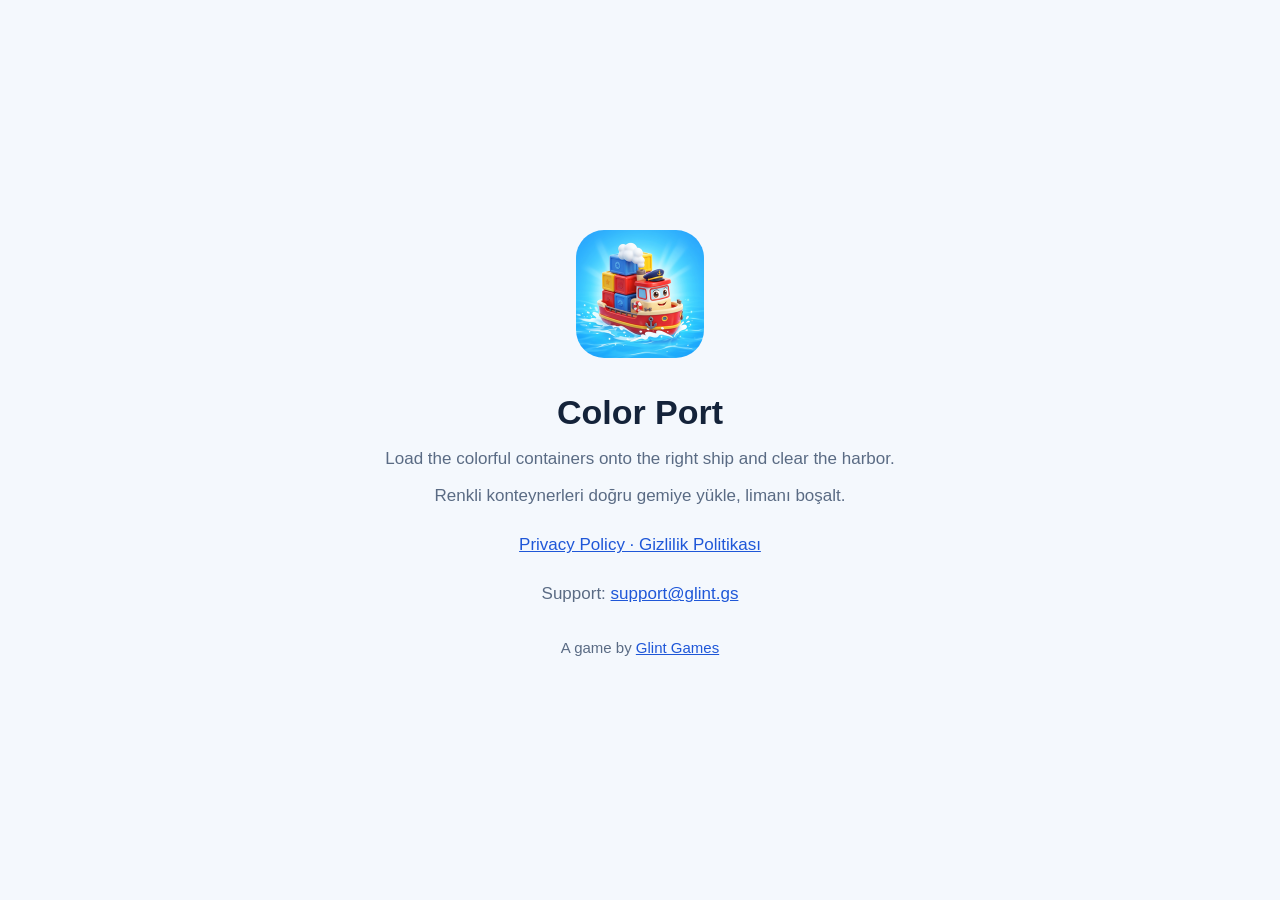
==== color-port/index.html @ 646300b4 "Glint Games studio page; Color Port and its privacy policy under /color-port Co-Authored-By: Claude " ====
<!doctype html>
<html lang="en">
<head>
<meta charset="utf-8">
<meta name="viewport" content="width=device-width, initial-scale=1">
<title>Color Port — Glint Games</title>
<meta name="description" content="Color Port: load the colorful containers onto the right ship and clear the harbor. A puzzle game by Glint Games.">
<link rel="icon" href="icon.png">
<style>
  :root { --bg: #f4f8fd; --ink: #14233a; --muted: #5a6b84; --accent: #1f57d8; }
  @media (prefers-color-scheme: dark) {
    :root { --bg: #0e1726; --ink: #eaf1fb; --muted: #9db0cb; --accent: #7fb0ff; }
  }
  body { margin: 0; min-height: 100vh; display: flex; align-items: center; justify-content: center; background: var(--bg); color: var(--ink); font: 17px/1.6 -apple-system, BlinkMacSystemFont, "Segoe UI", Roboto, Helvetica, Arial, sans-serif; }
  main { text-align: center; padding: 32px 16px; max-width: 520px; }
  img { width: 128px; height: 128px; border-radius: 28px; }
  h1 { font-size: 34px; margin: 18px 0 6px; }
  p { margin: 0 0 10px; color: var(--muted); }
  a { color: var(--accent); }
  .links { margin-top: 22px; }
  .by { margin-top: 28px; font-size: 15px; }
</style>
</head>
<body>
<main>
  <img src="icon.png" alt="Color Port">
  <h1>Color Port</h1>
  <p lang="en">Load the colorful containers onto the right ship and clear the harbor.</p>
  <p lang="tr">Renkli konteynerleri doğru gemiye yükle, limanı boşalt.</p>
  <p class="links"><a href="privacy/">Privacy Policy · Gizlilik Politikası</a></p>
  <p class="links">Support: <a href="mailto:support@glint.gs">support@glint.gs</a></p>
  <p class="by">A game by <a href="../">Glint Games</a></p>
</main>
</body>
</html>
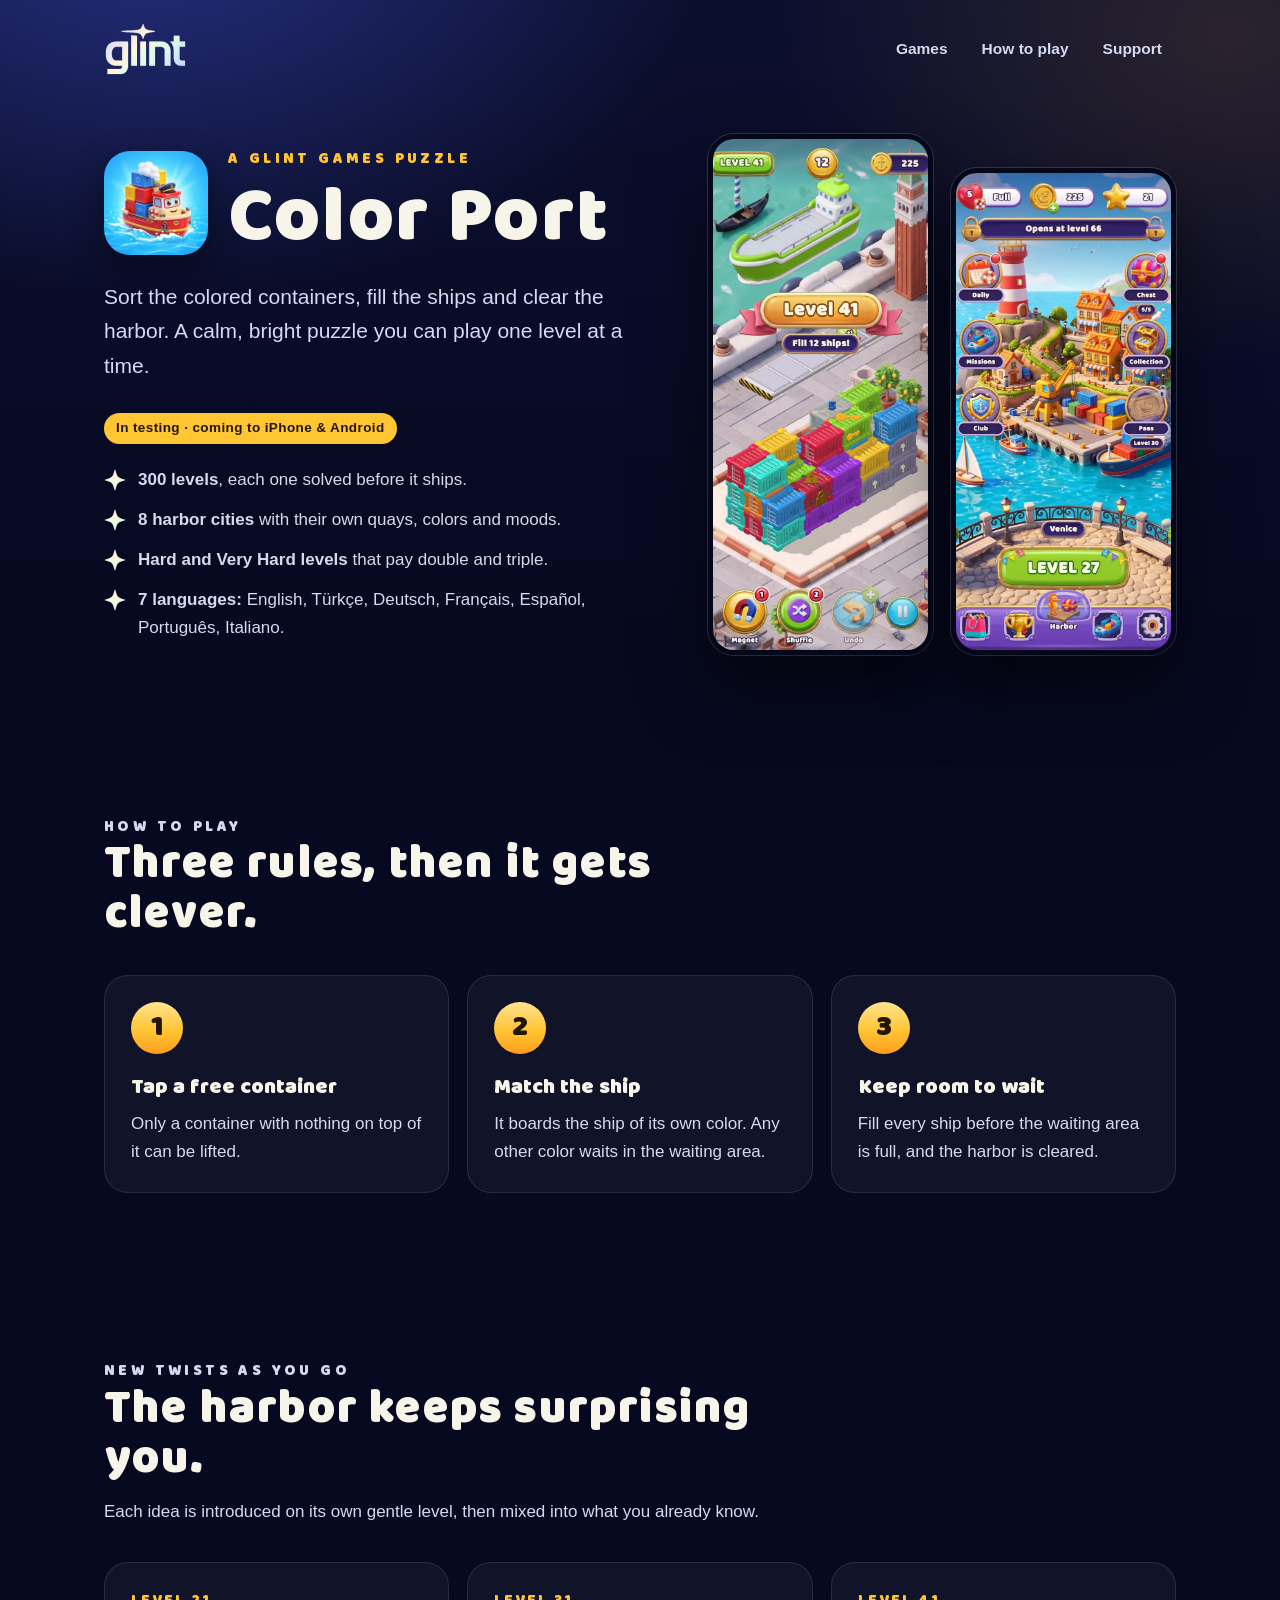
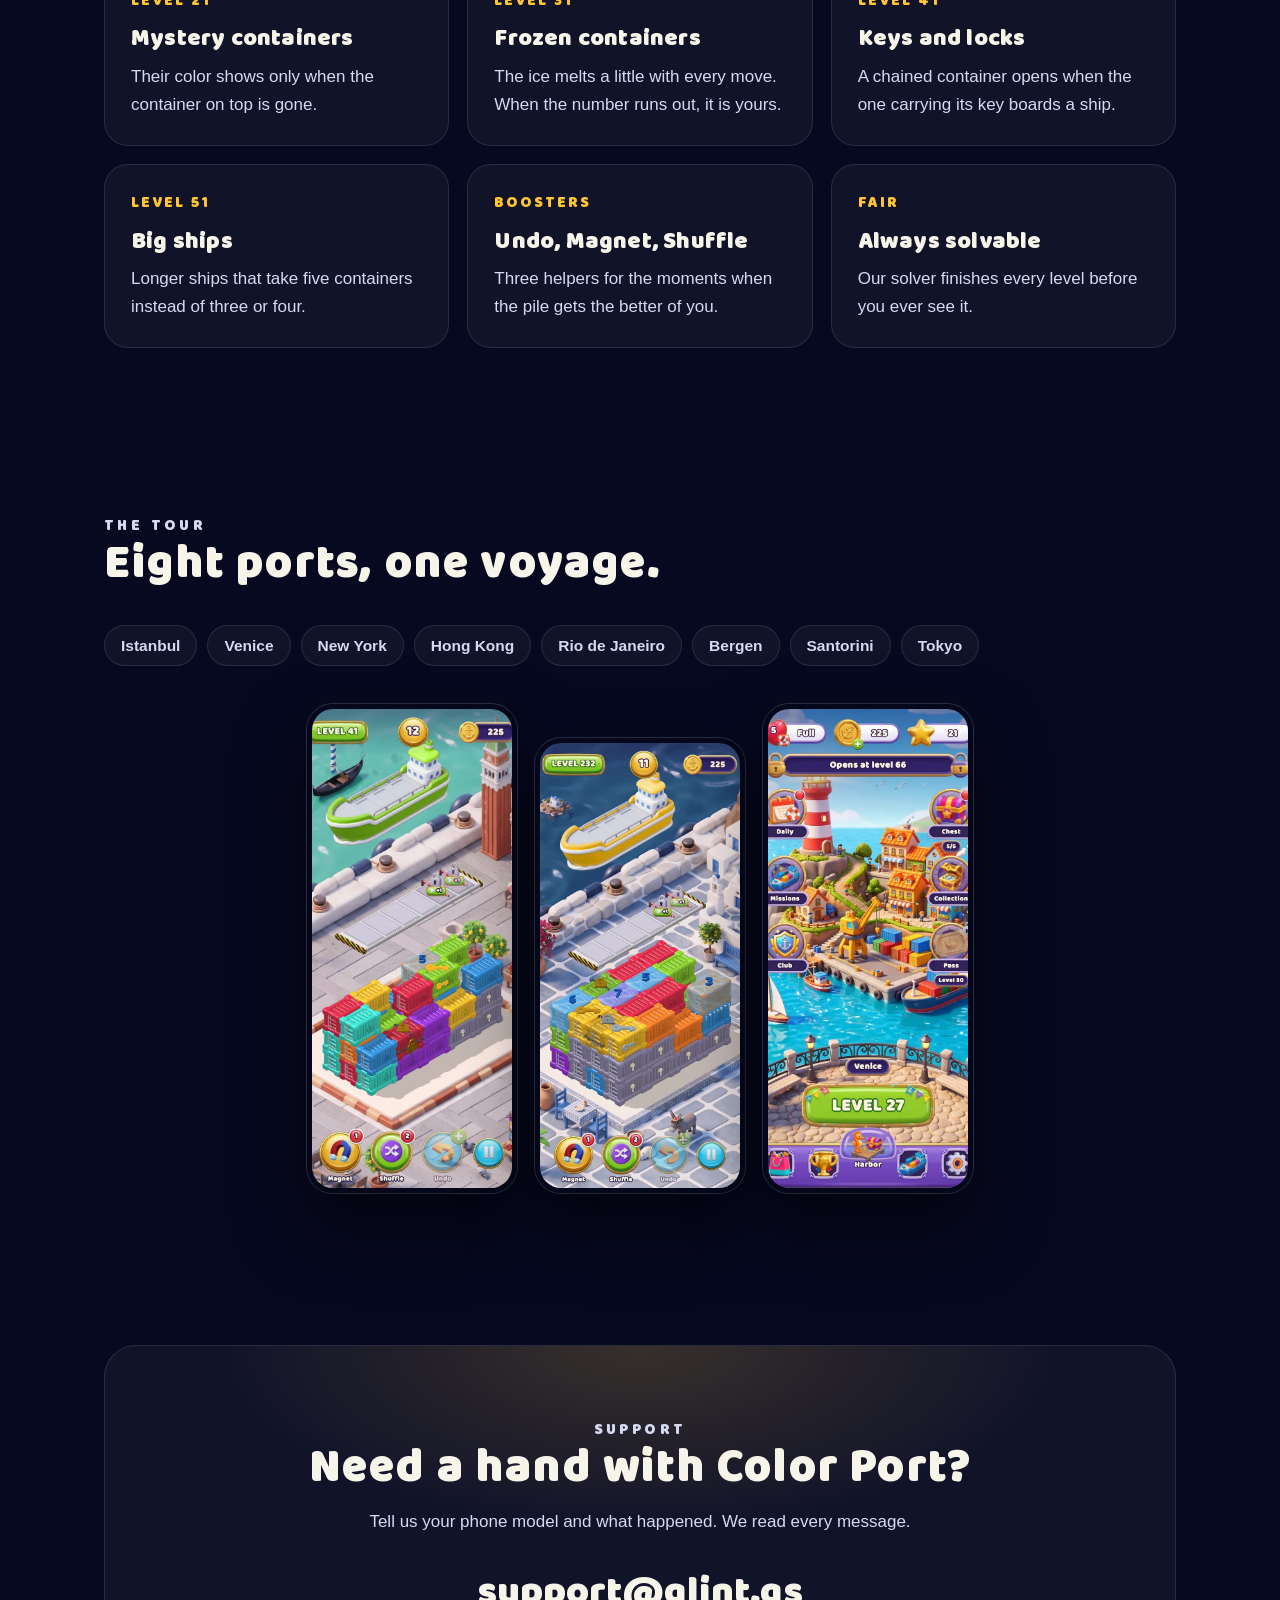
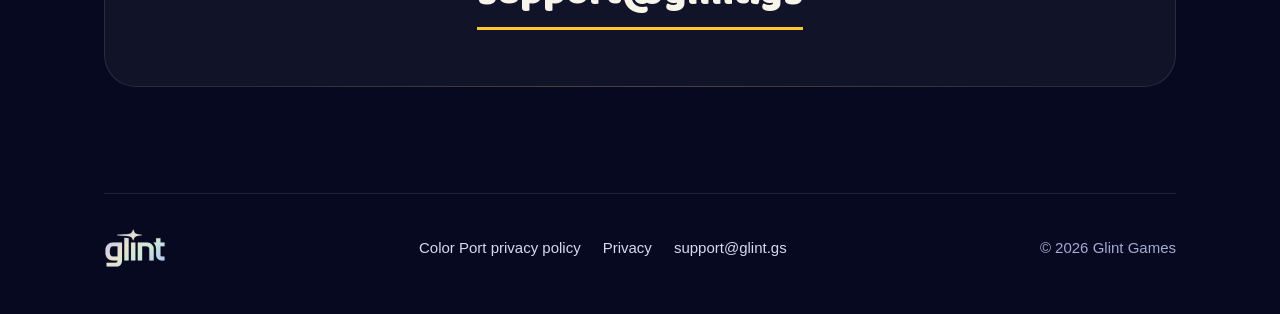
==== commit e42eae6c: "New Glint Games site: studio page, Color Port page, privacy pages, new logo" ====
--- a/color-port/index.html
+++ b/color-port/index.html
@@ -3,33 +3,126 @@
 <head>
 <meta charset="utf-8">
 <meta name="viewport" content="width=device-width, initial-scale=1">
-<title>Color Port — Glint Games</title>
-<meta name="description" content="Color Port: load the colorful containers onto the right ship and clear the harbor. A puzzle game by Glint Games.">
-<link rel="icon" href="icon.png">
-<style>
-  :root { --bg: #f4f8fd; --ink: #14233a; --muted: #5a6b84; --accent: #1f57d8; }
-  @media (prefers-color-scheme: dark) {
-    :root { --bg: #0e1726; --ink: #eaf1fb; --muted: #9db0cb; --accent: #7fb0ff; }
-  }
-  body { margin: 0; min-height: 100vh; display: flex; align-items: center; justify-content: center; background: var(--bg); color: var(--ink); font: 17px/1.6 -apple-system, BlinkMacSystemFont, "Segoe UI", Roboto, Helvetica, Arial, sans-serif; }
-  main { text-align: center; padding: 32px 16px; max-width: 520px; }
-  img { width: 128px; height: 128px; border-radius: 28px; }
-  h1 { font-size: 34px; margin: 18px 0 6px; }
-  p { margin: 0 0 10px; color: var(--muted); }
-  a { color: var(--accent); }
-  .links { margin-top: 22px; }
-  .by { margin-top: 28px; font-size: 15px; }
-</style>
+<title>Color Port — a harbor puzzle by Glint Games</title>
+<meta name="description" content="Color Port: sort the colored containers, fill the ships and clear the harbor. 300 levels across 8 port cities. A puzzle game by Glint Games.">
+<link rel="canonical" href="https://glint.gs/color-port/">
+<link rel="icon" href="/assets/glint-mark.svg" type="image/svg+xml">
+<link rel="icon" href="/assets/favicon.png" type="image/png">
+<link rel="apple-touch-icon" href="/assets/apple-touch-icon.png">
+<meta name="theme-color" content="#0b0f2e">
+<meta property="og:type" content="website">
+<meta property="og:site_name" content="Glint Games">
+<meta property="og:title" content="Color Port — a harbor puzzle by Glint Games">
+<meta property="og:description" content="Sort the colored containers, fill the ships and clear the harbor. 300 levels across 8 port cities.">
+<meta property="og:url" content="https://glint.gs/color-port/">
+<meta property="og:image" content="https://glint.gs/assets/og.jpg">
+<meta name="twitter:card" content="summary_large_image">
+<link rel="preload" href="/assets/fonts/GlintDisplay.ttf" as="font" type="font/ttf" crossorigin>
+<link rel="stylesheet" href="/assets/site.css">
 </head>
 <body>
-<main>
-  <img src="icon.png" alt="Color Port">
-  <h1>Color Port</h1>
-  <p lang="en">Load the colorful containers onto the right ship and clear the harbor.</p>
-  <p lang="tr">Renkli konteynerleri doğru gemiye yükle, limanı boşalt.</p>
-  <p class="links"><a href="privacy/">Privacy Policy · Gizlilik Politikası</a></p>
-  <p class="links">Support: <a href="mailto:support@glint.gs">support@glint.gs</a></p>
-  <p class="by">A game by <a href="../">Glint Games</a></p>
-</main>
+<a class="skip" href="#main">Skip to content</a>
+<div class="wrap">
+  <header class="top">
+    <a class="brand" href="/" aria-label="Glint Games, home"><img src="/assets/glint-logo-dark.svg" alt="Glint Games" width="1041" height="674"></a>
+    <nav class="nav" aria-label="Main">
+      <a href="/#games">Games</a>
+      <a href="#how">How to play</a>
+      <a href="#support">Support</a>
+    </nav>
+  </header>
+
+  <main id="main">
+    <div class="g-hero">
+      <div>
+        <div class="g-title">
+          <img src="/color-port/icon.webp" alt="" width="256" height="256">
+          <div>
+            <p class="eyebrow" style="margin-bottom:6px">A Glint Games puzzle</p>
+            <h1>Color Port</h1>
+          </div>
+        </div>
+        <p class="lead">Sort the colored containers, fill the ships and clear the harbor. A calm, bright puzzle you can play one level at a time.</p>
+        <div class="btns">
+          <span class="chip">In testing · coming to iPhone &amp; Android</span>
+        </div>
+        <ul class="ticks">
+          <li><strong>300 levels</strong>, each one solved before it ships.</li>
+          <li><strong>8 harbor cities</strong> with their own quays, colors and moods.</li>
+          <li><strong>Hard and Very Hard levels</strong> that pay double and triple.</li>
+          <li><strong>7 languages:</strong> English, Türkçe, Deutsch, Français, Español, Português, Italiano.</li>
+        </ul>
+      </div>
+      <div class="shots">
+        <div class="phone"><img src="/color-port/shots/venice-start.webp" alt="Level 41 in Venice begins: fill 12 ships" width="640" height="1385"></div>
+        <div class="phone"><img src="/color-port/shots/home.webp" alt="The home harbor with the play button" width="640" height="1385"></div>
+      </div>
+    </div>
+
+    <section id="how">
+      <div class="sect-head">
+        <p class="eyebrow">How to play</p>
+        <h2>Three rules, then it gets clever.</h2>
+      </div>
+      <ol class="steps">
+        <li><strong>Tap a free container</strong>Only a container with nothing on top of it can be lifted.</li>
+        <li><strong>Match the ship</strong>It boards the ship of its own color. Any other color waits in the waiting area.</li>
+        <li><strong>Keep room to wait</strong>Fill every ship before the waiting area is full, and the harbor is cleared.</li>
+      </ol>
+    </section>
+
+    <section>
+      <div class="sect-head">
+        <p class="eyebrow">New twists as you go</p>
+        <h2>The harbor keeps surprising you.</h2>
+        <p>Each idea is introduced on its own gentle level, then mixed into what you already know.</p>
+      </div>
+      <div class="grid3">
+        <div class="card"><span class="num">LEVEL 21</span><h3>Mystery containers</h3><p>Their color shows only when the container on top is gone.</p></div>
+        <div class="card"><span class="num">LEVEL 31</span><h3>Frozen containers</h3><p>The ice melts a little with every move. When the number runs out, it is yours.</p></div>
+        <div class="card"><span class="num">LEVEL 41</span><h3>Keys and locks</h3><p>A chained container opens when the one carrying its key boards a ship.</p></div>
+        <div class="card"><span class="num">LEVEL 51</span><h3>Big ships</h3><p>Longer ships that take five containers instead of three or four.</p></div>
+        <div class="card"><span class="num">BOOSTERS</span><h3>Undo, Magnet, Shuffle</h3><p>Three helpers for the moments when the pile gets the better of you.</p></div>
+        <div class="card"><span class="num">FAIR</span><h3>Always solvable</h3><p>Our solver finishes every level before you ever see it.</p></div>
+      </div>
+    </section>
+
+    <section>
+      <div class="sect-head">
+        <p class="eyebrow">The tour</p>
+        <h2>Eight ports, one voyage.</h2>
+      </div>
+      <ul class="cities">
+        <li>Istanbul</li><li>Venice</li><li>New York</li><li>Hong Kong</li><li>Rio de Janeiro</li><li>Bergen</li><li>Santorini</li><li>Tokyo</li>
+      </ul>
+      <div class="shots" style="margin-top:38px">
+        <div class="phone"><img src="/color-port/shots/venice.webp" alt="A level in Venice with a gondola and a green ship" width="640" height="1385" loading="lazy"></div>
+        <div class="phone"><img src="/color-port/shots/santorini.webp" alt="A level in Santorini with frozen, locked and mystery containers" width="640" height="1385" loading="lazy"></div>
+        <div class="phone"><img src="/color-port/shots/home.webp" alt="The home harbor" width="640" height="1385" loading="lazy"></div>
+      </div>
+    </section>
+
+    <section id="support">
+      <div class="support">
+        <p class="eyebrow">Support</p>
+        <h2>Need a hand with Color Port?</h2>
+        <p>Tell us your phone model and what happened. We read every message.</p>
+        <a class="mail" href="mailto:support@glint.gs?subject=Color%20Port">support@glint.gs</a>
+      </div>
+    </section>
+  </main>
+
+  <footer>
+    <div class="foot">
+      <a href="/" aria-label="Glint Games, home"><img src="/assets/glint-logo-dark.svg" alt="Glint Games" width="1041" height="674"></a>
+      <nav aria-label="Footer">
+        <a href="/color-port/privacy/">Color Port privacy policy</a>
+        <a href="/privacy/">Privacy</a>
+        <a href="mailto:support@glint.gs">support@glint.gs</a>
+      </nav>
+      <span>© 2026 Glint Games</span>
+    </div>
+  </footer>
+</div>
 </body>
 </html>
--- a/assets/site.css
+++ b/assets/site.css
@@ -0,0 +1,188 @@
+/* Glint Games — glint.gs. One stylesheet for every page; no external requests (the font is served from here). */
+@font-face {
+  font-family: "Glint Display";
+  src: url("/assets/fonts/GlintDisplay.ttf") format("truetype");
+  font-weight: 400 800;
+  font-display: swap;
+}
+
+:root {
+  --night-950: #070920;
+  --night-900: #0b0f2e;
+  --night-800: #111640;
+  --night-700: #181e55;
+  --night-600: #232b78;
+  --ink: #f7f4ea;
+  --soft: #d5d9f2;
+  --muted: #a4abd3;
+  --line: rgba(255, 255, 255, 0.1);
+  --card: rgba(255, 255, 255, 0.045);
+  --gold: #ffc533;
+  --gold-hi: #ffe38f;
+  --gold-lo: #ff9d1e;
+  --sea: #8fbcff;
+  --display: "Glint Display", "Baloo 2", ui-rounded, "SF Pro Rounded", system-ui, sans-serif;
+  --text: -apple-system, BlinkMacSystemFont, "Segoe UI", Roboto, "Helvetica Neue", Arial, sans-serif;
+  --wrap: 1120px;
+}
+
+* { box-sizing: border-box; }
+html { scroll-behavior: smooth; -webkit-text-size-adjust: 100%; }
+body {
+  margin: 0;
+  color: var(--ink);
+  font: 17px/1.65 var(--text);
+  background:
+    radial-gradient(900px 600px at 12% -8%, rgba(57, 72, 190, 0.55), transparent 62%),
+    radial-gradient(760px 560px at 96% 4%, rgba(255, 173, 51, 0.13), transparent 60%),
+    linear-gradient(180deg, var(--night-900), var(--night-950) 70%);
+  background-color: var(--night-950);
+  background-attachment: fixed;
+  min-height: 100vh;
+}
+img { max-width: 100%; display: block; }
+a { color: var(--sea); text-underline-offset: 3px; }
+a:hover { color: #c4dcff; }
+:focus-visible { outline: 3px solid var(--gold); outline-offset: 3px; border-radius: 6px; }
+
+.wrap { max-width: var(--wrap); margin: 0 auto; padding: 0 24px; }
+.skip { position: absolute; left: -9999px; }
+.skip:focus { left: 16px; top: 12px; background: var(--gold); color: #1a1300; padding: 8px 14px; border-radius: 10px; z-index: 20; }
+
+/* ---------- header ---------- */
+.top { display: flex; align-items: center; justify-content: space-between; gap: 16px; padding: 22px 0; }
+.brand { display: inline-flex; align-items: center; }
+.brand img { height: 54px; width: auto; }
+.nav { display: flex; gap: 6px; flex-wrap: wrap; justify-content: flex-end; }
+.nav a { color: var(--soft); text-decoration: none; font-weight: 600; font-size: 15.5px; padding: 8px 14px; border-radius: 999px; }
+.nav a:hover, .nav a[aria-current="page"] { background: var(--card); color: var(--ink); }
+
+/* ---------- type ---------- */
+h1, h2, h3 { font-family: var(--display); font-weight: 700; line-height: 1.08; margin: 0; letter-spacing: 0.2px; }
+h1 { font-size: clamp(42px, 7vw, 76px); }
+h2 { font-size: clamp(30px, 4.4vw, 46px); }
+h3 { font-size: 23px; line-height: 1.2; }
+.gold { background: linear-gradient(180deg, var(--gold-hi), var(--gold) 55%, var(--gold-lo)); -webkit-background-clip: text; background-clip: text; color: transparent; }
+.pearl { background: linear-gradient(100deg, #dadffb, #f8f0e3 28%, #fdf5d9 42%, #e0fae8 66%, #c5dafe); -webkit-background-clip: text; background-clip: text; color: transparent; }
+.lead { font-size: clamp(18px, 2.1vw, 21px); color: var(--soft); max-width: 34em; margin: 20px 0 0; }
+.eyebrow { font-family: var(--display); font-size: 15px; letter-spacing: 3.4px; text-transform: uppercase; color: var(--gold); margin: 0 0 14px; }
+.muted { color: var(--muted); }
+
+/* ---------- buttons ---------- */
+.btns { display: flex; flex-wrap: wrap; gap: 12px; margin-top: 30px; }
+.btn { display: inline-flex; align-items: center; gap: 10px; font-family: var(--display); font-size: 19px; text-decoration: none; padding: 13px 24px 12px; border-radius: 999px; border: 1px solid transparent; transition: transform 0.15s ease, box-shadow 0.15s ease, background 0.15s ease; }
+.btn:hover { transform: translateY(-2px); }
+.btn.primary { color: #221600; background: linear-gradient(180deg, var(--gold-hi), var(--gold) 50%, var(--gold-lo)); box-shadow: 0 10px 28px rgba(255, 171, 43, 0.28), inset 0 -3px 0 rgba(140, 70, 0, 0.25); }
+.btn.primary:hover { color: #221600; box-shadow: 0 14px 34px rgba(255, 171, 43, 0.38), inset 0 -3px 0 rgba(140, 70, 0, 0.25); }
+.btn.ghost { color: var(--ink); border-color: var(--line); background: var(--card); }
+.btn.ghost:hover { background: rgba(255, 255, 255, 0.09); color: var(--ink); }
+
+/* ---------- hero ---------- */
+.hero { display: grid; grid-template-columns: minmax(0, 1.05fr) minmax(0, 0.95fr); align-items: center; gap: 40px; padding: 44px 0 84px; position: relative; }
+.hero-art { position: relative; height: 560px; }
+.phone { position: absolute; width: 250px; aspect-ratio: 390 / 844; border-radius: 34px; overflow: hidden; background: #000; border: 7px solid #05071a; box-shadow: 0 0 0 1px rgba(255, 255, 255, 0.14), 0 34px 70px rgba(0, 0, 0, 0.55); }
+.phone img { width: 100%; height: 100%; object-fit: cover; }
+.hero-art .p1 { left: 6%; top: 34px; transform: rotate(-6deg); }
+.hero-art .p2 { right: 4%; top: 0; transform: rotate(5deg); z-index: 2; }
+.halo { position: absolute; inset: 8% 4% 4% 4%; background: radial-gradient(closest-side, rgba(255, 197, 51, 0.24), transparent 72%); filter: blur(6px); }
+.spark { position: absolute; width: 34px; height: 34px; animation: twinkle 3.6s ease-in-out infinite; }
+.spark.s1 { left: -2%; top: 8%; width: 46px; height: 46px; }
+.spark.s2 { right: -1%; bottom: 18%; animation-delay: 1.2s; }
+.spark.s3 { left: 44%; bottom: 2%; width: 22px; height: 22px; animation-delay: 2.1s; }
+@keyframes twinkle { 0%, 100% { opacity: 0.35; transform: scale(0.82) rotate(0deg); } 50% { opacity: 1; transform: scale(1.08) rotate(8deg); } }
+
+/* ---------- sections ---------- */
+section { padding: 76px 0; }
+.sect-head { max-width: 40em; margin-bottom: 36px; }
+.sect-head p { color: var(--soft); margin: 14px 0 0; }
+
+.game { border: 1px solid var(--line); border-radius: 32px; background: linear-gradient(160deg, rgba(47, 58, 160, 0.42), rgba(16, 21, 64, 0.5) 58%), var(--card); padding: 40px; display: grid; grid-template-columns: minmax(0, 1fr) minmax(0, 1fr); gap: 40px; align-items: center; overflow: hidden; }
+.game-id { display: flex; align-items: center; gap: 18px; margin-bottom: 18px; }
+.game-id img { width: 88px; height: 88px; border-radius: 22px; box-shadow: 0 12px 28px rgba(0, 0, 0, 0.4); }
+.chip { display: inline-flex; align-items: center; gap: 8px; font-size: 13.5px; font-weight: 700; letter-spacing: 0.4px; color: #221600; background: var(--gold); padding: 4px 12px; border-radius: 999px; }
+.chip.soft { color: var(--soft); background: var(--card); border: 1px solid var(--line); font-weight: 600; }
+.ticks { list-style: none; padding: 0; margin: 22px 0 0; display: grid; gap: 12px; }
+.ticks li { position: relative; padding-left: 34px; color: var(--soft); }
+.ticks li::before { content: ""; position: absolute; left: 0; top: 3px; width: 22px; height: 22px; background: url("/assets/spark.svg") center / contain no-repeat; }
+.shots { display: flex; gap: 18px; justify-content: center; }
+.shots .phone { position: relative; width: 31%; max-width: 210px; border-radius: 26px; border-width: 5px; }
+.shots .phone:nth-child(2) { margin-top: 34px; }
+
+.grid3 { display: grid; grid-template-columns: repeat(3, minmax(0, 1fr)); gap: 18px; }
+.card { border: 1px solid var(--line); background: var(--card); border-radius: 24px; padding: 26px; }
+.card h3 { margin-bottom: 10px; }
+.card p { margin: 0; color: var(--soft); }
+.card .num { font-family: var(--display); font-size: 15px; letter-spacing: 2px; color: var(--gold); margin-bottom: 12px; display: block; }
+
+.support { text-align: center; border: 1px solid var(--line); border-radius: 32px; padding: 56px 24px; background: radial-gradient(600px 260px at 50% 0%, rgba(255, 197, 51, 0.16), transparent 70%), var(--card); }
+.support p { color: var(--soft); max-width: 34em; margin: 16px auto 0; }
+.mail { display: inline-block; margin-top: 26px; font-family: var(--display); font-size: clamp(24px, 4vw, 38px); color: var(--ink); text-decoration: none; border-bottom: 3px solid var(--gold); padding-bottom: 2px; }
+.mail:hover { color: var(--gold-hi); }
+
+/* ---------- game page ---------- */
+.g-hero { display: grid; grid-template-columns: minmax(0, 1fr) minmax(0, 0.9fr); gap: 40px; align-items: center; padding: 36px 0 70px; }
+.g-hero .shots { justify-content: flex-end; }
+.g-hero .shots .phone { width: 46%; max-width: 250px; }
+.g-title { display: flex; align-items: center; gap: 20px; margin-bottom: 20px; }
+.g-title img { width: 104px; height: 104px; border-radius: 26px; box-shadow: 0 14px 34px rgba(0, 0, 0, 0.45); }
+.cities { display: flex; flex-wrap: wrap; gap: 10px; margin: 0; padding: 0; list-style: none; }
+.cities li { border: 1px solid var(--line); background: var(--card); border-radius: 999px; padding: 7px 16px; color: var(--soft); font-weight: 600; font-size: 15.5px; }
+.steps { counter-reset: s; display: grid; grid-template-columns: repeat(3, minmax(0, 1fr)); gap: 18px; padding: 0; margin: 0; list-style: none; }
+.steps li { counter-increment: s; border: 1px solid var(--line); background: var(--card); border-radius: 24px; padding: 26px; color: var(--soft); }
+.steps li::before { content: counter(s); font-family: var(--display); font-size: 30px; width: 52px; height: 52px; border-radius: 50%; display: grid; place-items: center; color: #221600; background: linear-gradient(180deg, var(--gold-hi), var(--gold) 55%, var(--gold-lo)); margin-bottom: 16px; }
+.steps strong { display: block; font-family: var(--display); font-size: 21px; font-weight: 700; color: var(--ink); margin-bottom: 6px; }
+
+/* ---------- documents (privacy) ---------- */
+.doc { max-width: 780px; padding: 20px 0 80px; }
+.doc h1 { font-size: clamp(36px, 6vw, 56px); }
+.doc h2 { font-size: 26px; margin: 44px 0 12px; }
+.doc p, .doc li { color: var(--soft); }
+.doc ul { padding-left: 22px; }
+.doc li { margin: 6px 0; }
+.doc strong { color: var(--ink); }
+.doc .date { color: var(--muted); font-size: 15px; margin-top: 12px; }
+.note { border: 1px solid rgba(255, 197, 51, 0.4); background: rgba(255, 197, 51, 0.09); border-radius: 20px; padding: 20px 22px; margin: 28px 0 0; }
+.note p { margin: 0; color: var(--ink); }
+.langs { display: flex; gap: 8px; margin: 26px 0 0; flex-wrap: wrap; }
+.langs a { text-decoration: none; font-weight: 700; font-size: 14.5px; color: var(--soft); border: 1px solid var(--line); background: var(--card); padding: 6px 14px; border-radius: 999px; }
+.langs a:hover { color: var(--ink); background: rgba(255, 255, 255, 0.09); }
+.divider { border: 0; border-top: 1px solid var(--line); margin: 60px 0 0; }
+
+/* ---------- footer ---------- */
+footer { border-top: 1px solid var(--line); margin-top: 30px; padding: 34px 0 46px; color: var(--muted); font-size: 15px; }
+.foot { display: flex; flex-wrap: wrap; align-items: center; justify-content: space-between; gap: 16px 28px; }
+.foot nav { display: flex; flex-wrap: wrap; gap: 6px 22px; }
+.foot a { color: var(--soft); text-decoration: none; }
+.foot a:hover { color: var(--ink); text-decoration: underline; }
+.foot img { height: 40px; width: auto; opacity: 0.92; }
+
+/* ---------- small screens ---------- */
+@media (max-width: 900px) {
+  .hero, .game, .g-hero { grid-template-columns: minmax(0, 1fr); }
+  .hero { padding: 20px 0 40px; gap: 26px; }
+  .hero-art { height: 470px; max-width: 460px; width: 100%; margin: 0 auto; }
+  .phone { width: 208px; border-radius: 30px; }
+  .game { padding: 28px 22px; gap: 30px; border-radius: 26px; }
+  .grid3, .steps { grid-template-columns: minmax(0, 1fr); }
+  .g-hero .shots { justify-content: center; }
+  section { padding: 54px 0; }
+}
+@media (max-width: 520px) {
+  .wrap { padding: 0 16px; }
+  .top { padding: 16px 0; }
+  .brand img { height: 46px; }
+  .nav a { padding: 7px 10px; font-size: 14.5px; }
+  .hero-art { height: 400px; }
+  .phone { width: 172px; border-radius: 26px; border-width: 5px; }
+  .hero-art .p1 { left: 0; }
+  .hero-art .p2 { right: 0; }
+  .btn { font-size: 17.5px; padding: 12px 20px 11px; }
+  .support { padding: 40px 18px; border-radius: 26px; }
+  .g-title img { width: 84px; height: 84px; border-radius: 21px; }
+}
+@media (prefers-reduced-motion: reduce) {
+  html { scroll-behavior: auto; }
+  .spark { animation: none; opacity: 0.8; }
+  .btn { transition: none; }
+  .btn:hover { transform: none; }
+}
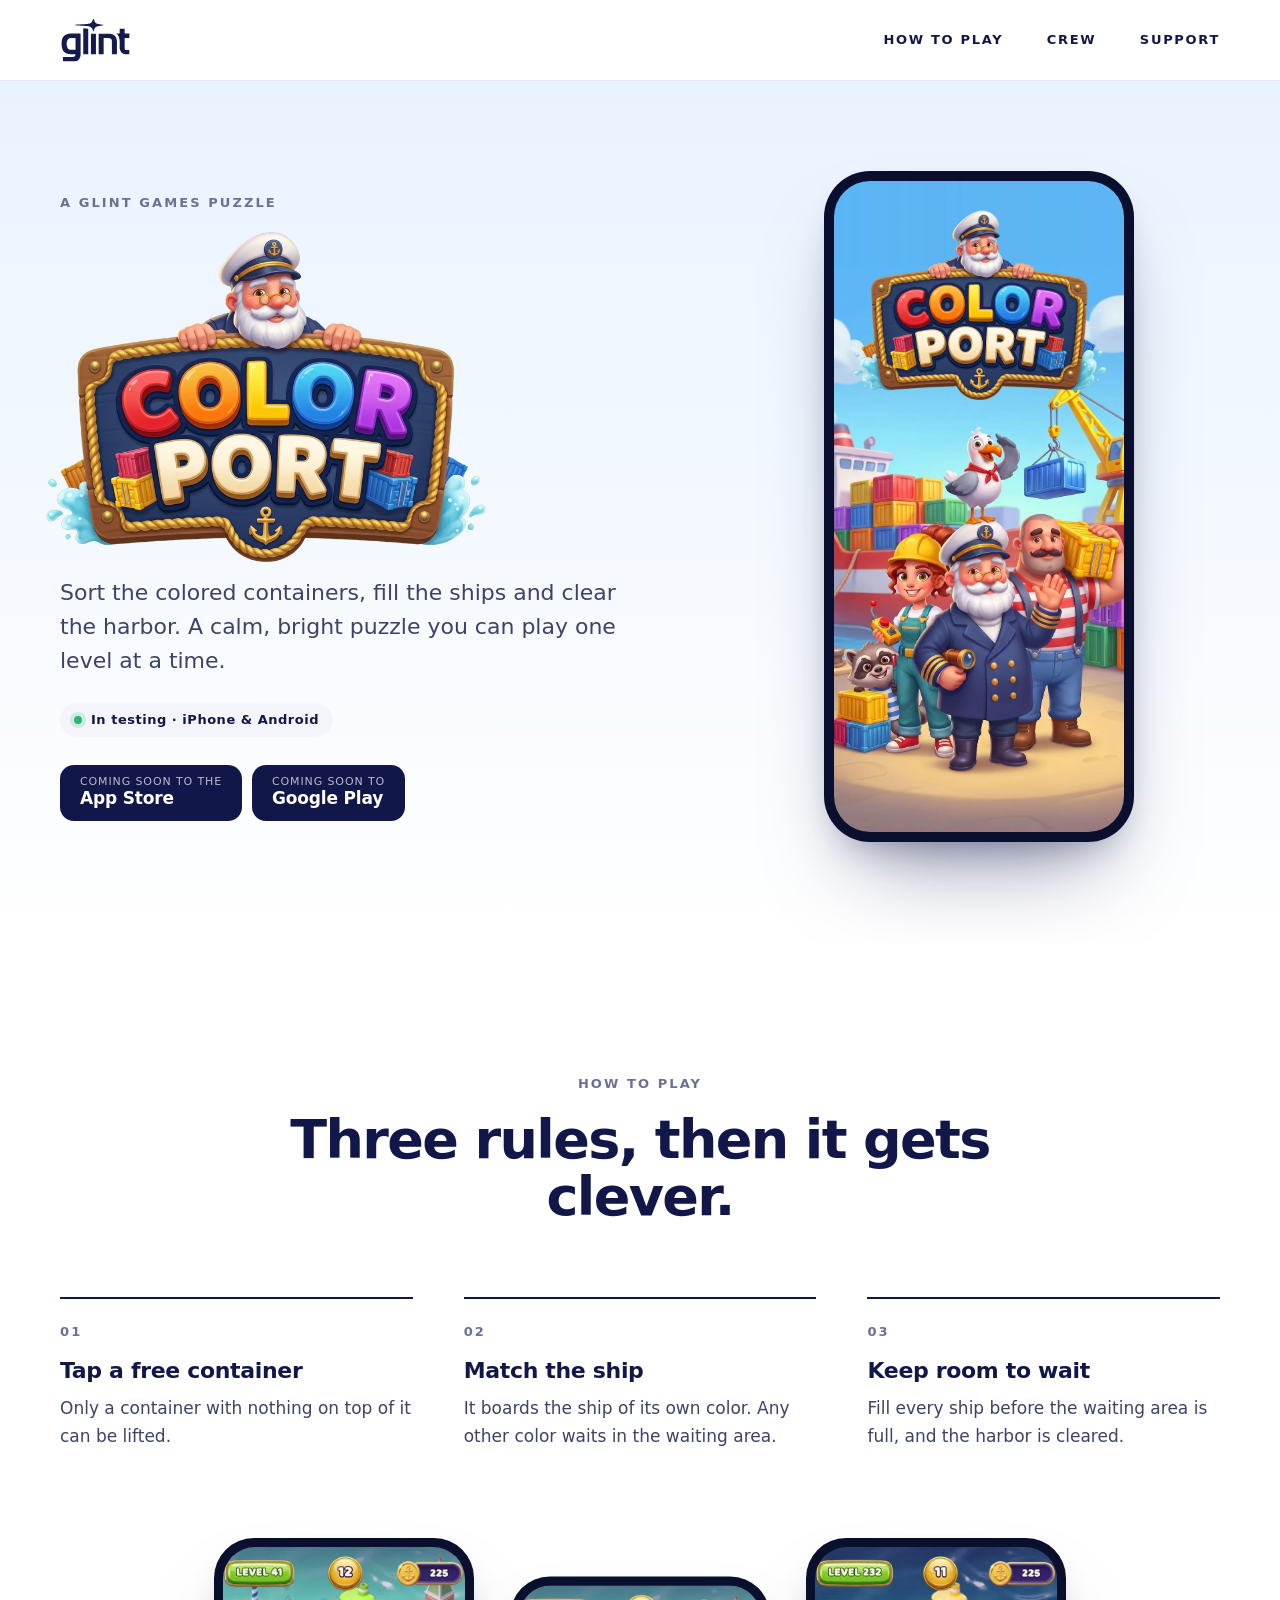
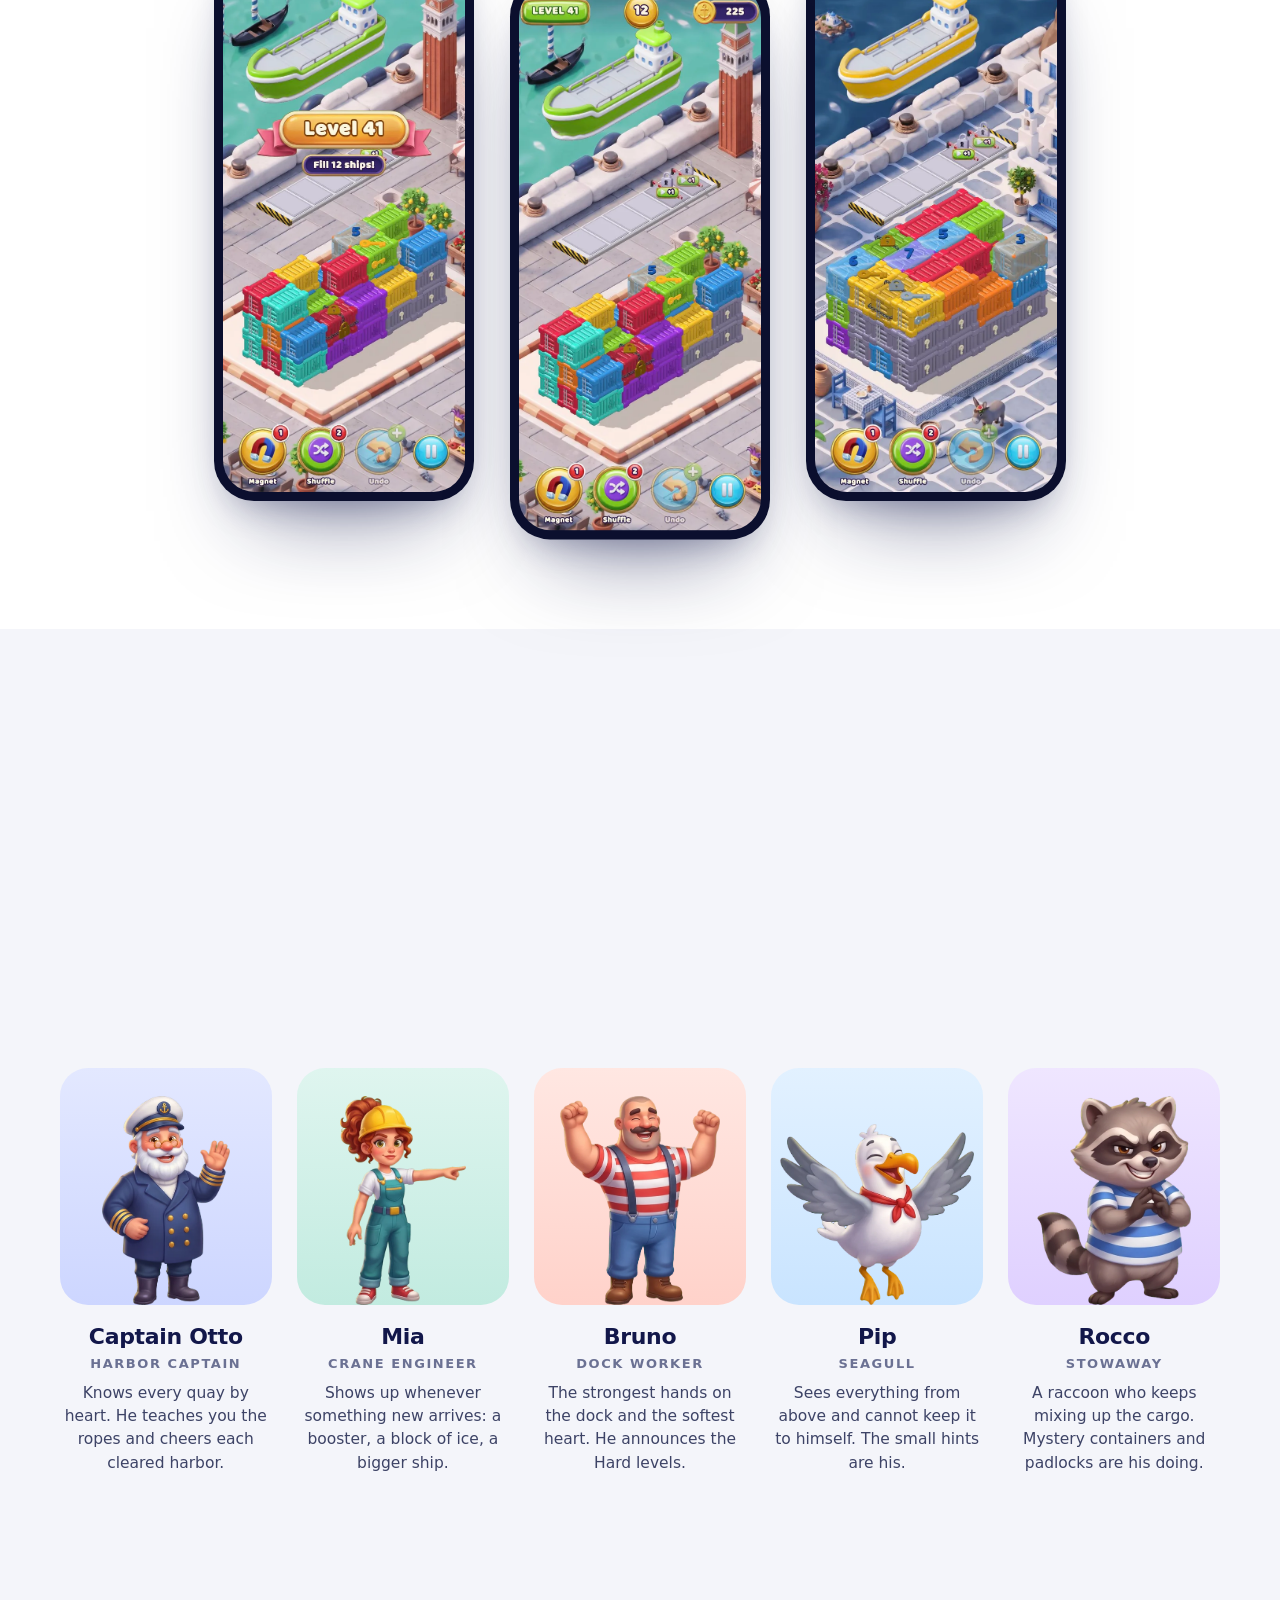
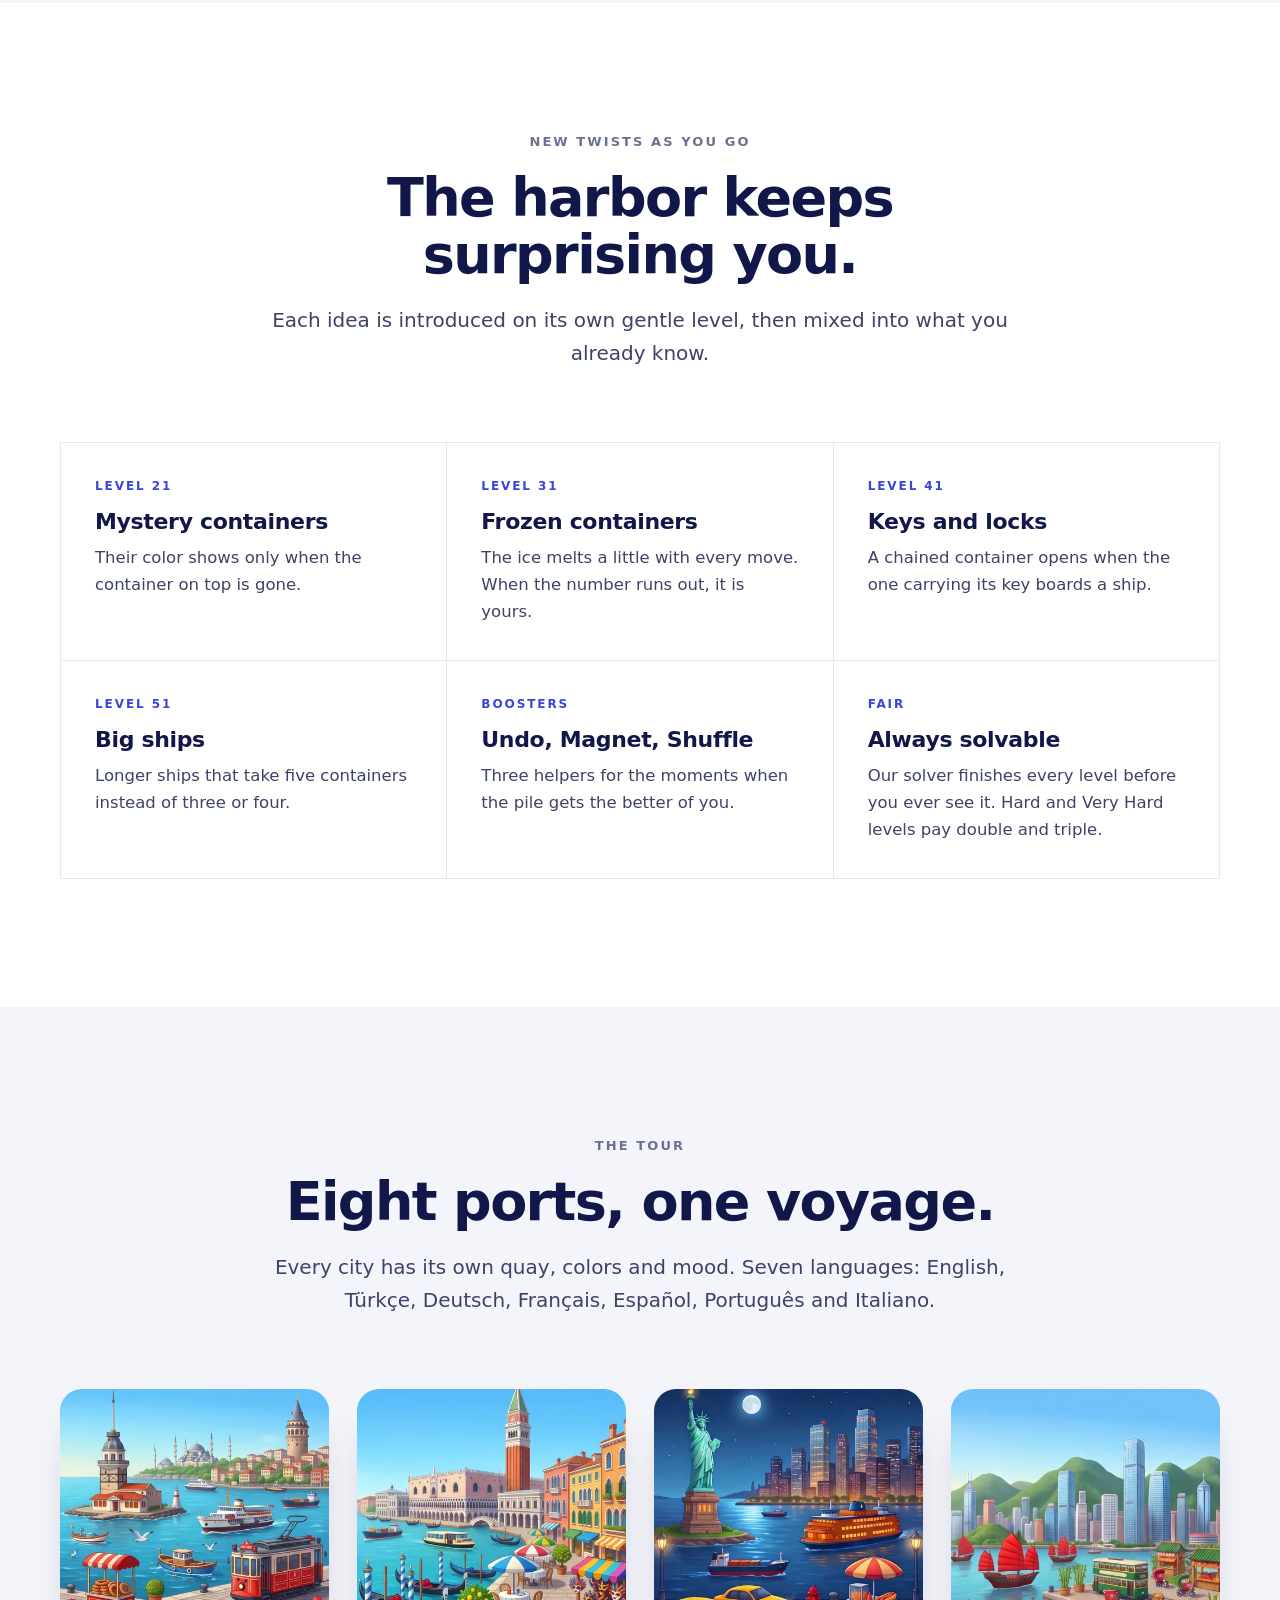
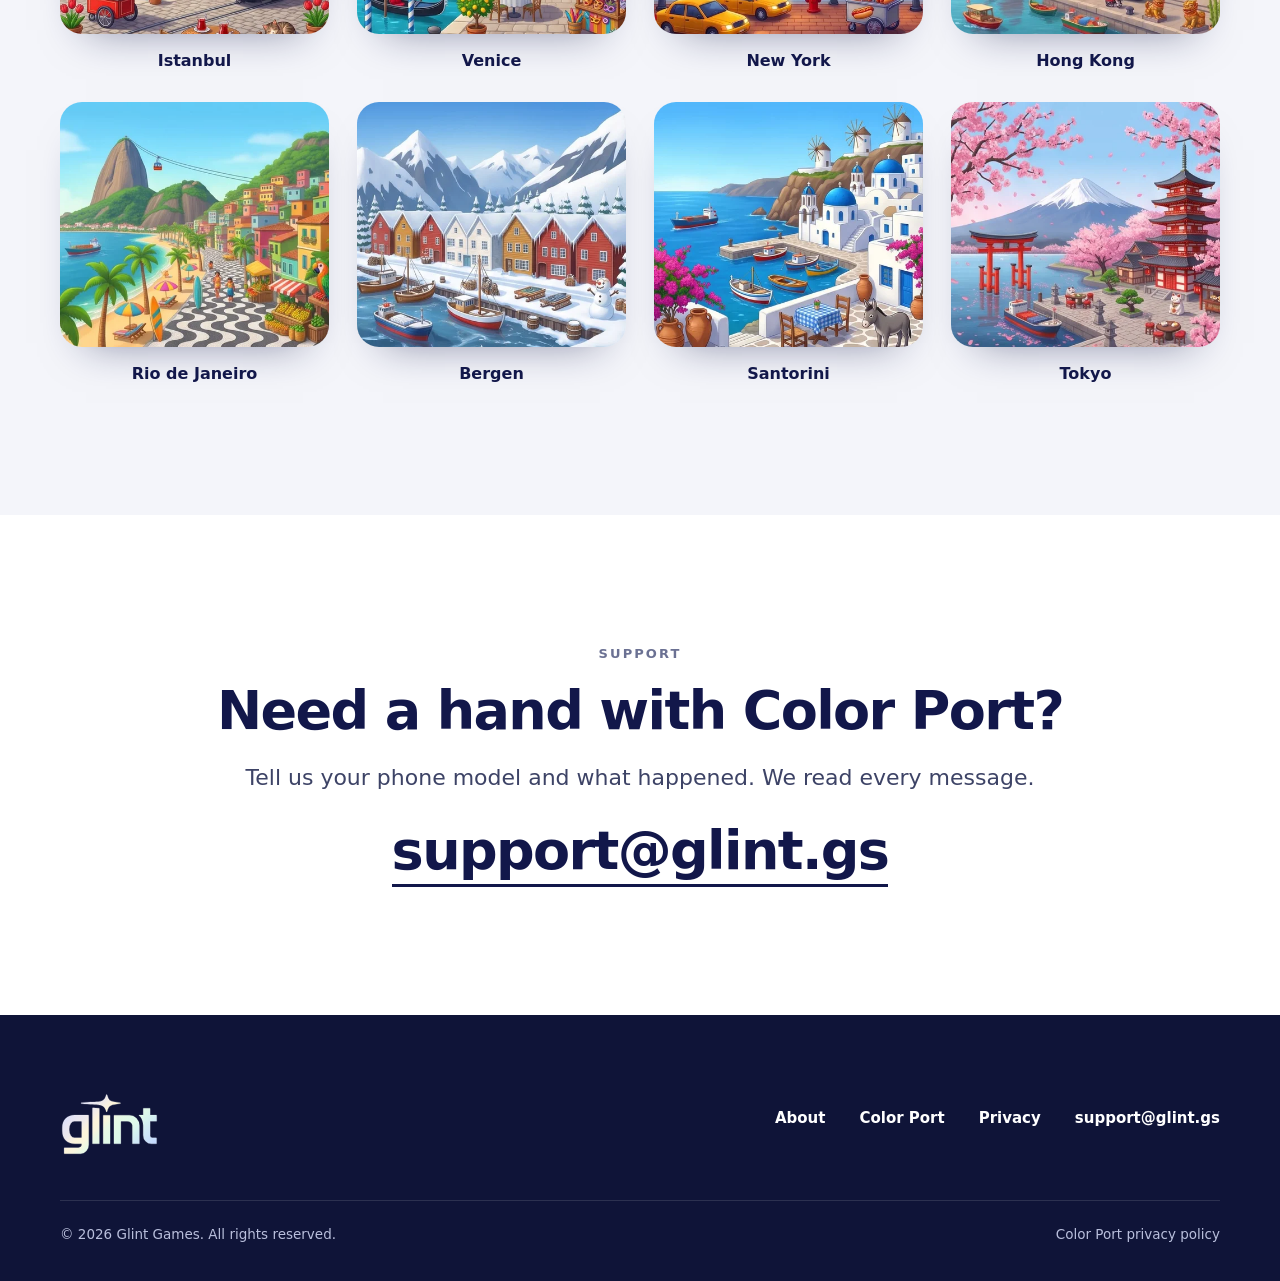
==== commit af7bd67f: "Site redesign: light studio look, the Color Port crew, one frame for every page White ground, navy t" ====
--- a/color-port/index.html
+++ b/color-port/index.html
@@ -9,120 +9,151 @@
 <link rel="icon" href="/assets/glint-mark.svg" type="image/svg+xml">
 <link rel="icon" href="/assets/favicon.png" type="image/png">
 <link rel="apple-touch-icon" href="/assets/apple-touch-icon.png">
-<meta name="theme-color" content="#0b0f2e">
+<meta name="theme-color" content="#ffffff">
 <meta property="og:type" content="website">
 <meta property="og:site_name" content="Glint Games">
 <meta property="og:title" content="Color Port — a harbor puzzle by Glint Games">
-<meta property="og:description" content="Sort the colored containers, fill the ships and clear the harbor. 300 levels across 8 port cities.">
+<meta property="og:description" content="Color Port: sort the colored containers, fill the ships and clear the harbor. 300 levels across 8 port cities. A puzzle game by Glint Games.">
 <meta property="og:url" content="https://glint.gs/color-port/">
 <meta property="og:image" content="https://glint.gs/assets/og.jpg">
 <meta name="twitter:card" content="summary_large_image">
-<link rel="preload" href="/assets/fonts/GlintDisplay.ttf" as="font" type="font/ttf" crossorigin>
+<script>document.documentElement.className = 'js';</script>
 <link rel="stylesheet" href="/assets/site.css">
 </head>
 <body>
 <a class="skip" href="#main">Skip to content</a>
-<div class="wrap">
-  <header class="top">
-    <a class="brand" href="/" aria-label="Glint Games, home"><img src="/assets/glint-logo-dark.svg" alt="Glint Games" width="1041" height="674"></a>
+<header class="top">
+  <div class="wrap bar">
+    <a class="brand" href="/" aria-label="Glint Games, home"><img src="/assets/glint-logo-light.svg" alt="Glint Games" width="1041" height="674"></a>
     <nav class="nav" aria-label="Main">
-      <a href="/#games">Games</a>
       <a href="#how">How to play</a>
+      <a href="#crew">Crew</a>
       <a href="#support">Support</a>
     </nav>
-  </header>
+  </div>
+</header>
 
-  <main id="main">
-    <div class="g-hero">
-      <div>
-        <div class="g-title">
-          <img src="/color-port/icon.webp" alt="" width="256" height="256">
-          <div>
-            <p class="eyebrow" style="margin-bottom:6px">A Glint Games puzzle</p>
-            <h1>Color Port</h1>
+<main id="main">
+  <div class="g-hero">
+    <div class="wrap">
+      <div class="game">
+        <div>
+          <p class="eyebrow">A Glint Games puzzle</p>
+          <h1>Color Port</h1>
+          <img class="logo" src="/color-port/logo.webp" width="760" height="571" alt="Color Port">
+          <p class="lead">Sort the colored containers, fill the ships and clear the harbor. A calm, bright puzzle you can play one level at a time.</p>
+          <p style="margin-top:24px"><span class="chip">In testing · iPhone &amp; Android</span></p>
+          <div class="stores" aria-label="Where it will be available">
+            <span class="store"><small>Coming soon to the</small><b>App Store</b></span>
+            <span class="store"><small>Coming soon to</small><b>Google Play</b></span>
           </div>
         </div>
-        <p class="lead">Sort the colored containers, fill the ships and clear the harbor. A calm, bright puzzle you can play one level at a time.</p>
-        <div class="btns">
-          <span class="chip">In testing · coming to iPhone &amp; Android</span>
-        </div>
-        <ul class="ticks">
-          <li><strong>300 levels</strong>, each one solved before it ships.</li>
-          <li><strong>8 harbor cities</strong> with their own quays, colors and moods.</li>
-          <li><strong>Hard and Very Hard levels</strong> that pay double and triple.</li>
-          <li><strong>7 languages:</strong> English, Türkçe, Deutsch, Français, Español, Português, Italiano.</li>
-        </ul>
-      </div>
-      <div class="shots">
-        <div class="phone"><img src="/color-port/shots/venice-start.webp" alt="Level 41 in Venice begins: fill 12 ships" width="640" height="1385"></div>
-        <div class="phone"><img src="/color-port/shots/home.webp" alt="The home harbor with the play button" width="640" height="1385"></div>
+        <div class="art"><div class="phone"><img src="/color-port/key.webp" width="900" height="1950" alt="The opening screen of Color Port: the title sign above the crew standing on the quay."></div></div>
       </div>
     </div>
+  </div>
 
-    <section id="how">
-      <div class="sect-head">
+  <section id="how">
+    <div class="wrap">
+      <div class="head rise">
         <p class="eyebrow">How to play</p>
         <h2>Three rules, then it gets clever.</h2>
       </div>
       <ol class="steps">
-        <li><strong>Tap a free container</strong>Only a container with nothing on top of it can be lifted.</li>
-        <li><strong>Match the ship</strong>It boards the ship of its own color. Any other color waits in the waiting area.</li>
-        <li><strong>Keep room to wait</strong>Fill every ship before the waiting area is full, and the harbor is cleared.</li>
+        <li class="rise"><strong>Tap a free container</strong>Only a container with nothing on top of it can be lifted.</li>
+        <li class="rise"><strong>Match the ship</strong>It boards the ship of its own color. Any other color waits in the waiting area.</li>
+        <li class="rise"><strong>Keep room to wait</strong>Fill every ship before the waiting area is full, and the harbor is cleared.</li>
       </ol>
-    </section>
+      <div class="shots rise" style="margin-top:clamp(48px,7vw,88px)">
+        <div class="phone"><img src="/color-port/shots/venice-start.webp" alt="Level 41 in Venice begins: fill 12 ships" width="640" height="1385" loading="lazy"></div>
+        <div class="phone"><img src="/color-port/shots/venice.webp" alt="A level in Venice: a pile of colored containers on the quay and a green ship waiting" width="640" height="1385" loading="lazy"></div>
+        <div class="phone"><img src="/color-port/shots/santorini.webp" alt="A level in Santorini with frozen, locked and mystery containers" width="640" height="1385" loading="lazy"></div>
+      </div>
+    </div>
+  </section>
 
-    <section>
-      <div class="sect-head">
+  <section id="crew" class="band">
+    <div class="wrap">
+      <div class="head rise">
+        <p class="eyebrow">Meet the crew</p>
+        <h2>Five characters keep the harbor running.</h2>
+        <p>They greet you, explain what is new, and celebrate with you when the last ship sails.</p>
+      </div>
+      <div class="cast">
+        <div class="member rise"><div class="pic"><img src="/color-port/crew/otto.webp" width="343" height="560" loading="lazy" alt="Captain Otto"></div><h3>Captain Otto</h3><p class="role">Harbor captain</p><p>Knows every quay by heart. He teaches you the ropes and cheers each cleared harbor.</p></div>
+        <div class="member rise"><div class="pic"><img src="/color-port/crew/mia.webp" width="340" height="560" loading="lazy" alt="Mia"></div><h3>Mia</h3><p class="role">Crane engineer</p><p>Shows up whenever something new arrives: a booster, a block of ice, a bigger ship.</p></div>
+        <div class="member rise"><div class="pic"><img src="/color-port/crew/bruno.webp" width="429" height="560" loading="lazy" alt="Bruno"></div><h3>Bruno</h3><p class="role">Dock worker</p><p>The strongest hands on the dock and the softest heart. He announces the Hard levels.</p></div>
+        <div class="member rise"><div class="pic"><img src="/color-port/crew/pip.webp" width="560" height="521" loading="lazy" alt="Pip"></div><h3>Pip</h3><p class="role">Seagull</p><p>Sees everything from above and cannot keep it to himself. The small hints are his.</p></div>
+        <div class="member rise"><div class="pic"><img src="/color-port/crew/rocco.webp" width="414" height="560" loading="lazy" alt="Rocco"></div><h3>Rocco</h3><p class="role">Stowaway</p><p>A raccoon who keeps mixing up the cargo. Mystery containers and padlocks are his doing.</p></div>
+      </div>
+    </div>
+  </section>
+
+  <section>
+    <div class="wrap">
+      <div class="head rise">
         <p class="eyebrow">New twists as you go</p>
         <h2>The harbor keeps surprising you.</h2>
         <p>Each idea is introduced on its own gentle level, then mixed into what you already know.</p>
       </div>
-      <div class="grid3">
-        <div class="card"><span class="num">LEVEL 21</span><h3>Mystery containers</h3><p>Their color shows only when the container on top is gone.</p></div>
-        <div class="card"><span class="num">LEVEL 31</span><h3>Frozen containers</h3><p>The ice melts a little with every move. When the number runs out, it is yours.</p></div>
-        <div class="card"><span class="num">LEVEL 41</span><h3>Keys and locks</h3><p>A chained container opens when the one carrying its key boards a ship.</p></div>
-        <div class="card"><span class="num">LEVEL 51</span><h3>Big ships</h3><p>Longer ships that take five containers instead of three or four.</p></div>
-        <div class="card"><span class="num">BOOSTERS</span><h3>Undo, Magnet, Shuffle</h3><p>Three helpers for the moments when the pile gets the better of you.</p></div>
-        <div class="card"><span class="num">FAIR</span><h3>Always solvable</h3><p>Our solver finishes every level before you ever see it.</p></div>
+      <div class="grid3 rise">
+        <div class="cell"><span class="num">LEVEL 21</span><h3>Mystery containers</h3><p>Their color shows only when the container on top is gone.</p></div>
+        <div class="cell"><span class="num">LEVEL 31</span><h3>Frozen containers</h3><p>The ice melts a little with every move. When the number runs out, it is yours.</p></div>
+        <div class="cell"><span class="num">LEVEL 41</span><h3>Keys and locks</h3><p>A chained container opens when the one carrying its key boards a ship.</p></div>
+        <div class="cell"><span class="num">LEVEL 51</span><h3>Big ships</h3><p>Longer ships that take five containers instead of three or four.</p></div>
+        <div class="cell"><span class="num">BOOSTERS</span><h3>Undo, Magnet, Shuffle</h3><p>Three helpers for the moments when the pile gets the better of you.</p></div>
+        <div class="cell"><span class="num">FAIR</span><h3>Always solvable</h3><p>Our solver finishes every level before you ever see it. Hard and Very Hard levels pay double and triple.</p></div>
       </div>
-    </section>
+    </div>
+  </section>
 
-    <section>
-      <div class="sect-head">
+  <section class="band">
+    <div class="wrap">
+      <div class="head rise">
         <p class="eyebrow">The tour</p>
         <h2>Eight ports, one voyage.</h2>
+        <p>Every city has its own quay, colors and mood. Seven languages: English, Türkçe, Deutsch, Français, Español, Português and Italiano.</p>
       </div>
-      <ul class="cities">
-        <li>Istanbul</li><li>Venice</li><li>New York</li><li>Hong Kong</li><li>Rio de Janeiro</li><li>Bergen</li><li>Santorini</li><li>Tokyo</li>
-      </ul>
-      <div class="shots" style="margin-top:38px">
-        <div class="phone"><img src="/color-port/shots/venice.webp" alt="A level in Venice with a gondola and a green ship" width="640" height="1385" loading="lazy"></div>
-        <div class="phone"><img src="/color-port/shots/santorini.webp" alt="A level in Santorini with frozen, locked and mystery containers" width="640" height="1385" loading="lazy"></div>
-        <div class="phone"><img src="/color-port/shots/home.webp" alt="The home harbor" width="640" height="1385" loading="lazy"></div>
+      <div class="ports rise">
+        <figure><img src="/color-port/cities/istanbul.webp" width="480" height="437" loading="lazy" alt="Istanbul harbor postcard from Color Port"><figcaption>Istanbul</figcaption></figure>
+        <figure><img src="/color-port/cities/venice.webp" width="480" height="437" loading="lazy" alt="Venice harbor postcard from Color Port"><figcaption>Venice</figcaption></figure>
+        <figure><img src="/color-port/cities/newyork.webp" width="480" height="437" loading="lazy" alt="New York harbor postcard from Color Port"><figcaption>New York</figcaption></figure>
+        <figure><img src="/color-port/cities/hongkong.webp" width="480" height="437" loading="lazy" alt="Hong Kong harbor postcard from Color Port"><figcaption>Hong Kong</figcaption></figure>
+        <figure><img src="/color-port/cities/rio.webp" width="480" height="437" loading="lazy" alt="Rio de Janeiro harbor postcard from Color Port"><figcaption>Rio de Janeiro</figcaption></figure>
+        <figure><img src="/color-port/cities/bergen.webp" width="480" height="437" loading="lazy" alt="Bergen harbor postcard from Color Port"><figcaption>Bergen</figcaption></figure>
+        <figure><img src="/color-port/cities/santorini.webp" width="480" height="437" loading="lazy" alt="Santorini harbor postcard from Color Port"><figcaption>Santorini</figcaption></figure>
+        <figure><img src="/color-port/cities/tokyo.webp" width="480" height="437" loading="lazy" alt="Tokyo harbor postcard from Color Port"><figcaption>Tokyo</figcaption></figure>
       </div>
-    </section>
+    </div>
+  </section>
 
-    <section id="support">
-      <div class="support">
-        <p class="eyebrow">Support</p>
-        <h2>Need a hand with Color Port?</h2>
-        <p>Tell us your phone model and what happened. We read every message.</p>
-        <a class="mail" href="mailto:support@glint.gs?subject=Color%20Port">support@glint.gs</a>
-      </div>
-    </section>
-  </main>
+  <section id="support" class="contact">
+    <div class="wrap rise">
+      <p class="eyebrow">Support</p>
+      <h2>Need a hand with Color Port?</h2>
+      <p class="lead" style="margin:22px auto 0">Tell us your phone model and what happened. We read every message.</p>
+      <a class="mail" href="mailto:support@glint.gs?subject=Color%20Port">support@glint.gs</a>
+    </div>
+  </section>
+</main>
 
-  <footer>
+<footer>
+  <div class="wrap">
     <div class="foot">
-      <a href="/" aria-label="Glint Games, home"><img src="/assets/glint-logo-dark.svg" alt="Glint Games" width="1041" height="674"></a>
+      <a href="/" aria-label="Glint Games, home"><img src="/assets/glint-logo-dark.svg" alt="Glint Games" width="1041" height="674" loading="lazy"></a>
       <nav aria-label="Footer">
-        <a href="/color-port/privacy/">Color Port privacy policy</a>
+        <a href="/#about">About</a>
+        <a href="/color-port/">Color Port</a>
         <a href="/privacy/">Privacy</a>
         <a href="mailto:support@glint.gs">support@glint.gs</a>
       </nav>
-      <span>© 2026 Glint Games</span>
     </div>
-  </footer>
-</div>
+    <div class="legal">
+      <span>© 2026 Glint Games. All rights reserved.</span>
+      <a href="/color-port/privacy/" style="color:inherit">Color Port privacy policy</a>
+    </div>
+  </div>
+</footer>
+<script>(() => { const els = document.querySelectorAll('.rise'); if (!('IntersectionObserver' in window)) { els.forEach((e) => e.classList.add('in')); return; } const io = new IntersectionObserver((es) => es.forEach((e) => { if (e.isIntersecting) { e.target.classList.add('in'); io.unobserve(e.target); } }), { rootMargin: '0px 0px -8% 0px' }); els.forEach((e) => io.observe(e)); })();</script>
 </body>
 </html>
--- a/assets/site.css
+++ b/assets/site.css
@@ -1,188 +1,212 @@
-/* Glint Games — glint.gs. One stylesheet for every page; no external requests (the font is served from here). */
-@font-face {
-  font-family: "Glint Display";
-  src: url("/assets/fonts/GlintDisplay.ttf") format("truetype");
-  font-weight: 400 800;
-  font-display: swap;
-}
-
+/* Glint Games — studio site. Light, quiet, typographic: the art carries the colour. */
 :root {
-  --night-950: #070920;
-  --night-900: #0b0f2e;
-  --night-800: #111640;
-  --night-700: #181e55;
-  --night-600: #232b78;
-  --ink: #f7f4ea;
-  --soft: #d5d9f2;
-  --muted: #a4abd3;
-  --line: rgba(255, 255, 255, 0.1);
-  --card: rgba(255, 255, 255, 0.045);
-  --gold: #ffc533;
-  --gold-hi: #ffe38f;
-  --gold-lo: #ff9d1e;
-  --sea: #8fbcff;
-  --display: "Glint Display", "Baloo 2", ui-rounded, "SF Pro Rounded", system-ui, sans-serif;
-  --text: -apple-system, BlinkMacSystemFont, "Segoe UI", Roboto, "Helvetica Neue", Arial, sans-serif;
-  --wrap: 1120px;
-}
-
-* { box-sizing: border-box; }
-html { scroll-behavior: smooth; -webkit-text-size-adjust: 100%; }
+  --ink: #12174a;
+  --text: #3d4366;
+  --muted: #6b7193;
+  --line: #e3e6f1;
+  --soft: #f4f5fa;
+  --white: #fff;
+  --night: #0f1438;
+  --accent: #3a46d6;
+  --pearl: linear-gradient(115deg, #dadffb 0%, #f8f0e3 30%, #e0fae8 62%, #c5dafe 100%);
+  --max: 1160px;
+  --pad: clamp(20px, 5vw, 48px);
+  --font: ui-sans-serif, system-ui, -apple-system, "SF Pro Display", "SF Pro Text", "Segoe UI", Roboto, "Helvetica Neue", Arial, "Noto Sans", sans-serif;
+}
+*,
+*::before,
+*::after { box-sizing: border-box; }
+html { -webkit-text-size-adjust: 100%; scroll-behavior: smooth; scroll-padding-top: 96px; }
 body {
   margin: 0;
-  color: var(--ink);
-  font: 17px/1.65 var(--text);
-  background:
-    radial-gradient(900px 600px at 12% -8%, rgba(57, 72, 190, 0.55), transparent 62%),
-    radial-gradient(760px 560px at 96% 4%, rgba(255, 173, 51, 0.13), transparent 60%),
-    linear-gradient(180deg, var(--night-900), var(--night-950) 70%);
-  background-color: var(--night-950);
-  background-attachment: fixed;
-  min-height: 100vh;
-}
-img { max-width: 100%; display: block; }
-a { color: var(--sea); text-underline-offset: 3px; }
-a:hover { color: #c4dcff; }
-:focus-visible { outline: 3px solid var(--gold); outline-offset: 3px; border-radius: 6px; }
-
-.wrap { max-width: var(--wrap); margin: 0 auto; padding: 0 24px; }
-.skip { position: absolute; left: -9999px; }
-.skip:focus { left: 16px; top: 12px; background: var(--gold); color: #1a1300; padding: 8px 14px; border-radius: 10px; z-index: 20; }
-
-/* ---------- header ---------- */
-.top { display: flex; align-items: center; justify-content: space-between; gap: 16px; padding: 22px 0; }
-.brand { display: inline-flex; align-items: center; }
-.brand img { height: 54px; width: auto; }
-.nav { display: flex; gap: 6px; flex-wrap: wrap; justify-content: flex-end; }
-.nav a { color: var(--soft); text-decoration: none; font-weight: 600; font-size: 15.5px; padding: 8px 14px; border-radius: 999px; }
-.nav a:hover, .nav a[aria-current="page"] { background: var(--card); color: var(--ink); }
-
-/* ---------- type ---------- */
-h1, h2, h3 { font-family: var(--display); font-weight: 700; line-height: 1.08; margin: 0; letter-spacing: 0.2px; }
-h1 { font-size: clamp(42px, 7vw, 76px); }
-h2 { font-size: clamp(30px, 4.4vw, 46px); }
-h3 { font-size: 23px; line-height: 1.2; }
-.gold { background: linear-gradient(180deg, var(--gold-hi), var(--gold) 55%, var(--gold-lo)); -webkit-background-clip: text; background-clip: text; color: transparent; }
-.pearl { background: linear-gradient(100deg, #dadffb, #f8f0e3 28%, #fdf5d9 42%, #e0fae8 66%, #c5dafe); -webkit-background-clip: text; background-clip: text; color: transparent; }
-.lead { font-size: clamp(18px, 2.1vw, 21px); color: var(--soft); max-width: 34em; margin: 20px 0 0; }
-.eyebrow { font-family: var(--display); font-size: 15px; letter-spacing: 3.4px; text-transform: uppercase; color: var(--gold); margin: 0 0 14px; }
-.muted { color: var(--muted); }
-
-/* ---------- buttons ---------- */
+  background: var(--white);
+  color: var(--text);
+  font: 400 18px/1.65 var(--font);
+  -webkit-font-smoothing: antialiased;
+  text-rendering: optimizeLegibility;
+}
+img { max-width: 100%; height: auto; display: block; }
+a { color: var(--accent); text-decoration: none; }
+a:hover { text-decoration: underline; text-underline-offset: 3px; }
+:focus-visible { outline: 3px solid var(--accent); outline-offset: 3px; border-radius: 6px; }
+h1, h2, h3 { color: var(--ink); margin: 0; font-weight: 800; letter-spacing: -0.03em; line-height: 1.05; }
+h1 { font-size: clamp(42px, 7vw, 84px); letter-spacing: -0.04em; }
+h2 { font-size: clamp(32px, 4.4vw, 54px); }
+h3 { font-size: 22px; letter-spacing: -0.015em; line-height: 1.25; }
+p { margin: 0 0 1em; }
+p:last-child { margin-bottom: 0; }
+.wrap { width: 100%; max-width: calc(var(--max) + var(--pad) * 2); margin: 0 auto; padding: 0 var(--pad); }
+.skip { position: absolute; left: -999px; top: 8px; background: var(--ink); color: #fff; padding: 10px 16px; border-radius: 10px; z-index: 100; }
+.skip:focus { left: 12px; }
+
+/* ---------- top bar ---------- */
+.top { position: sticky; top: 0; z-index: 50; background: rgba(255, 255, 255, 0.86); -webkit-backdrop-filter: saturate(160%) blur(14px); backdrop-filter: saturate(160%) blur(14px); border-bottom: 1px solid var(--line); }
+.bar { display: flex; align-items: center; justify-content: space-between; height: 80px; }
+.brand { display: block; line-height: 0; }
+.brand img { height: 46px; width: auto; }
+.nav { display: flex; gap: clamp(18px, 3.4vw, 44px); }
+.nav a { color: var(--ink); font-size: 13px; font-weight: 700; letter-spacing: 0.13em; text-transform: uppercase; padding: 10px 0; position: relative; }
+.nav a::after { content: ""; position: absolute; left: 0; right: 0; bottom: 4px; height: 2px; background: var(--ink); transform: scaleX(0); transform-origin: left; transition: transform 0.22s ease; }
+.nav a:hover { text-decoration: none; }
+.nav a:hover::after { transform: scaleX(1); }
+
+/* ---------- shared pieces ---------- */
+.eyebrow { font-size: 13px; font-weight: 700; letter-spacing: 0.16em; text-transform: uppercase; color: var(--muted); margin: 0 0 18px; }
+.lead { font-size: clamp(18px, 2vw, 22px); line-height: 1.55; color: var(--text); max-width: 38em; }
 .btns { display: flex; flex-wrap: wrap; gap: 12px; margin-top: 30px; }
-.btn { display: inline-flex; align-items: center; gap: 10px; font-family: var(--display); font-size: 19px; text-decoration: none; padding: 13px 24px 12px; border-radius: 999px; border: 1px solid transparent; transition: transform 0.15s ease, box-shadow 0.15s ease, background 0.15s ease; }
-.btn:hover { transform: translateY(-2px); }
-.btn.primary { color: #221600; background: linear-gradient(180deg, var(--gold-hi), var(--gold) 50%, var(--gold-lo)); box-shadow: 0 10px 28px rgba(255, 171, 43, 0.28), inset 0 -3px 0 rgba(140, 70, 0, 0.25); }
-.btn.primary:hover { color: #221600; box-shadow: 0 14px 34px rgba(255, 171, 43, 0.38), inset 0 -3px 0 rgba(140, 70, 0, 0.25); }
-.btn.ghost { color: var(--ink); border-color: var(--line); background: var(--card); }
-.btn.ghost:hover { background: rgba(255, 255, 255, 0.09); color: var(--ink); }
-
-/* ---------- hero ---------- */
-.hero { display: grid; grid-template-columns: minmax(0, 1.05fr) minmax(0, 0.95fr); align-items: center; gap: 40px; padding: 44px 0 84px; position: relative; }
-.hero-art { position: relative; height: 560px; }
-.phone { position: absolute; width: 250px; aspect-ratio: 390 / 844; border-radius: 34px; overflow: hidden; background: #000; border: 7px solid #05071a; box-shadow: 0 0 0 1px rgba(255, 255, 255, 0.14), 0 34px 70px rgba(0, 0, 0, 0.55); }
-.phone img { width: 100%; height: 100%; object-fit: cover; }
-.hero-art .p1 { left: 6%; top: 34px; transform: rotate(-6deg); }
-.hero-art .p2 { right: 4%; top: 0; transform: rotate(5deg); z-index: 2; }
-.halo { position: absolute; inset: 8% 4% 4% 4%; background: radial-gradient(closest-side, rgba(255, 197, 51, 0.24), transparent 72%); filter: blur(6px); }
-.spark { position: absolute; width: 34px; height: 34px; animation: twinkle 3.6s ease-in-out infinite; }
-.spark.s1 { left: -2%; top: 8%; width: 46px; height: 46px; }
-.spark.s2 { right: -1%; bottom: 18%; animation-delay: 1.2s; }
-.spark.s3 { left: 44%; bottom: 2%; width: 22px; height: 22px; animation-delay: 2.1s; }
-@keyframes twinkle { 0%, 100% { opacity: 0.35; transform: scale(0.82) rotate(0deg); } 50% { opacity: 1; transform: scale(1.08) rotate(8deg); } }
-
-/* ---------- sections ---------- */
-section { padding: 76px 0; }
-.sect-head { max-width: 40em; margin-bottom: 36px; }
-.sect-head p { color: var(--soft); margin: 14px 0 0; }
-
-.game { border: 1px solid var(--line); border-radius: 32px; background: linear-gradient(160deg, rgba(47, 58, 160, 0.42), rgba(16, 21, 64, 0.5) 58%), var(--card); padding: 40px; display: grid; grid-template-columns: minmax(0, 1fr) minmax(0, 1fr); gap: 40px; align-items: center; overflow: hidden; }
-.game-id { display: flex; align-items: center; gap: 18px; margin-bottom: 18px; }
-.game-id img { width: 88px; height: 88px; border-radius: 22px; box-shadow: 0 12px 28px rgba(0, 0, 0, 0.4); }
-.chip { display: inline-flex; align-items: center; gap: 8px; font-size: 13.5px; font-weight: 700; letter-spacing: 0.4px; color: #221600; background: var(--gold); padding: 4px 12px; border-radius: 999px; }
-.chip.soft { color: var(--soft); background: var(--card); border: 1px solid var(--line); font-weight: 600; }
-.ticks { list-style: none; padding: 0; margin: 22px 0 0; display: grid; gap: 12px; }
-.ticks li { position: relative; padding-left: 34px; color: var(--soft); }
-.ticks li::before { content: ""; position: absolute; left: 0; top: 3px; width: 22px; height: 22px; background: url("/assets/spark.svg") center / contain no-repeat; }
-.shots { display: flex; gap: 18px; justify-content: center; }
-.shots .phone { position: relative; width: 31%; max-width: 210px; border-radius: 26px; border-width: 5px; }
-.shots .phone:nth-child(2) { margin-top: 34px; }
-
-.grid3 { display: grid; grid-template-columns: repeat(3, minmax(0, 1fr)); gap: 18px; }
-.card { border: 1px solid var(--line); background: var(--card); border-radius: 24px; padding: 26px; }
-.card h3 { margin-bottom: 10px; }
-.card p { margin: 0; color: var(--soft); }
-.card .num { font-family: var(--display); font-size: 15px; letter-spacing: 2px; color: var(--gold); margin-bottom: 12px; display: block; }
-
-.support { text-align: center; border: 1px solid var(--line); border-radius: 32px; padding: 56px 24px; background: radial-gradient(600px 260px at 50% 0%, rgba(255, 197, 51, 0.16), transparent 70%), var(--card); }
-.support p { color: var(--soft); max-width: 34em; margin: 16px auto 0; }
-.mail { display: inline-block; margin-top: 26px; font-family: var(--display); font-size: clamp(24px, 4vw, 38px); color: var(--ink); text-decoration: none; border-bottom: 3px solid var(--gold); padding-bottom: 2px; }
-.mail:hover { color: var(--gold-hi); }
-
-/* ---------- game page ---------- */
-.g-hero { display: grid; grid-template-columns: minmax(0, 1fr) minmax(0, 0.9fr); gap: 40px; align-items: center; padding: 36px 0 70px; }
-.g-hero .shots { justify-content: flex-end; }
-.g-hero .shots .phone { width: 46%; max-width: 250px; }
-.g-title { display: flex; align-items: center; gap: 20px; margin-bottom: 20px; }
-.g-title img { width: 104px; height: 104px; border-radius: 26px; box-shadow: 0 14px 34px rgba(0, 0, 0, 0.45); }
-.cities { display: flex; flex-wrap: wrap; gap: 10px; margin: 0; padding: 0; list-style: none; }
-.cities li { border: 1px solid var(--line); background: var(--card); border-radius: 999px; padding: 7px 16px; color: var(--soft); font-weight: 600; font-size: 15.5px; }
-.steps { counter-reset: s; display: grid; grid-template-columns: repeat(3, minmax(0, 1fr)); gap: 18px; padding: 0; margin: 0; list-style: none; }
-.steps li { counter-increment: s; border: 1px solid var(--line); background: var(--card); border-radius: 24px; padding: 26px; color: var(--soft); }
-.steps li::before { content: counter(s); font-family: var(--display); font-size: 30px; width: 52px; height: 52px; border-radius: 50%; display: grid; place-items: center; color: #221600; background: linear-gradient(180deg, var(--gold-hi), var(--gold) 55%, var(--gold-lo)); margin-bottom: 16px; }
-.steps strong { display: block; font-family: var(--display); font-size: 21px; font-weight: 700; color: var(--ink); margin-bottom: 6px; }
-
-/* ---------- documents (privacy) ---------- */
-.doc { max-width: 780px; padding: 20px 0 80px; }
-.doc h1 { font-size: clamp(36px, 6vw, 56px); }
-.doc h2 { font-size: 26px; margin: 44px 0 12px; }
-.doc p, .doc li { color: var(--soft); }
-.doc ul { padding-left: 22px; }
-.doc li { margin: 6px 0; }
-.doc strong { color: var(--ink); }
-.doc .date { color: var(--muted); font-size: 15px; margin-top: 12px; }
-.note { border: 1px solid rgba(255, 197, 51, 0.4); background: rgba(255, 197, 51, 0.09); border-radius: 20px; padding: 20px 22px; margin: 28px 0 0; }
-.note p { margin: 0; color: var(--ink); }
-.langs { display: flex; gap: 8px; margin: 26px 0 0; flex-wrap: wrap; }
-.langs a { text-decoration: none; font-weight: 700; font-size: 14.5px; color: var(--soft); border: 1px solid var(--line); background: var(--card); padding: 6px 14px; border-radius: 999px; }
-.langs a:hover { color: var(--ink); background: rgba(255, 255, 255, 0.09); }
-.divider { border: 0; border-top: 1px solid var(--line); margin: 60px 0 0; }
-
-/* ---------- footer ---------- */
-footer { border-top: 1px solid var(--line); margin-top: 30px; padding: 34px 0 46px; color: var(--muted); font-size: 15px; }
-.foot { display: flex; flex-wrap: wrap; align-items: center; justify-content: space-between; gap: 16px 28px; }
-.foot nav { display: flex; flex-wrap: wrap; gap: 6px 22px; }
-.foot a { color: var(--soft); text-decoration: none; }
-.foot a:hover { color: var(--ink); text-decoration: underline; }
-.foot img { height: 40px; width: auto; opacity: 0.92; }
-
-/* ---------- small screens ---------- */
+.btn { display: inline-flex; align-items: center; justify-content: center; height: 54px; padding: 0 30px; border-radius: 999px; font-size: 16px; font-weight: 700; letter-spacing: 0.01em; transition: transform 0.15s ease, background 0.15s ease, color 0.15s ease, box-shadow 0.15s ease; }
+.btn:hover { text-decoration: none; transform: translateY(-1px); }
+.btn.primary { background: var(--ink); color: #fff; box-shadow: 0 10px 24px -12px rgba(18, 23, 74, 0.7); }
+.btn.primary:hover { background: #1c2368; }
+.btn.ghost { color: var(--ink); box-shadow: inset 0 0 0 1.5px var(--ink); }
+.btn.ghost:hover { background: var(--ink); color: #fff; }
+.chip { display: inline-flex; align-items: center; gap: 9px; height: 34px; padding: 0 14px; border-radius: 999px; background: var(--soft); color: var(--ink); font-size: 13px; font-weight: 700; letter-spacing: 0.04em; }
+.chip::before { content: ""; width: 8px; height: 8px; border-radius: 50%; background: #2bb673; box-shadow: 0 0 0 4px rgba(43, 182, 115, 0.18); }
+section { padding: clamp(72px, 10vw, 136px) 0; }
+.band { background: var(--soft); }
+.head { max-width: 760px; margin: 0 auto clamp(40px, 6vw, 72px); text-align: center; }
+.head p:not(.eyebrow) { font-size: clamp(17px, 1.7vw, 20px); margin-top: 20px; }
+.head.left { margin-left: 0; text-align: left; }
+
+/* ---------- first screen ---------- */
+.hero { position: relative; overflow: hidden; padding: clamp(56px, 8vw, 104px) 0 0; text-align: center; background: linear-gradient(180deg, #eef0fb 0%, #f7f8fd 55%, #fff 100%); }
+.hero::before { content: ""; position: absolute; left: 50%; bottom: -22%; width: min(1500px, 150vw); aspect-ratio: 2.2; transform: translateX(-50%); background: var(--pearl); border-radius: 50%; filter: blur(70px); opacity: 0.85; }
+.hero > .wrap { position: relative; }
+.hero .lead { margin: 26px auto 0; }
+.hero .btns { justify-content: center; }
+.hero .crew { margin: clamp(36px, 5vw, 64px) auto 0; width: min(1040px, 100%); }
+
+/* ---------- about ---------- */
+.rules { display: grid; grid-template-columns: repeat(3, 1fr); gap: clamp(24px, 4vw, 56px); }
+.rule { border-top: 2px solid var(--ink); padding-top: 22px; }
+.rule .num { display: block; font-size: 13px; font-weight: 700; letter-spacing: 0.16em; color: var(--muted); margin-bottom: 14px; }
+.rule h3 { margin-bottom: 10px; }
+.rule p { font-size: 17px; }
+
+/* ---------- a game ---------- */
+.game { display: grid; grid-template-columns: minmax(0, 0.9fr) minmax(0, 1.1fr); align-items: center; gap: clamp(32px, 7vw, 110px); }
+.game .art { display: flex; justify-content: center; }
+.game h3 { font-size: clamp(34px, 4vw, 52px); letter-spacing: -0.03em; line-height: 1.05; margin: 18px 0 16px; }
+.game .logo { width: min(320px, 78%); margin: 0 0 6px -8px; }
+.facts { list-style: none; margin: 26px 0 0; padding: 0; display: grid; gap: 0; }
+.facts li { padding: 13px 0; border-top: 1px solid var(--line); font-size: 17px; }
+.facts li:last-child { border-bottom: 1px solid var(--line); }
+.facts strong { color: var(--ink); }
+.phone { width: min(310px, 76vw); aspect-ratio: 900 / 1950; padding: 10px; border-radius: 46px; background: #0b0f2e; box-shadow: 0 50px 90px -40px rgba(18, 23, 74, 0.55), 0 18px 36px -18px rgba(18, 23, 74, 0.35); }
+.phone img { width: 100%; height: 100%; object-fit: cover; object-position: top; border-radius: 36px; }
+.more { display: inline-flex; align-items: center; gap: 8px; font-weight: 700; color: var(--ink); }
+.more::after { content: "→"; transition: transform 0.18s ease; }
+.more:hover { text-decoration: none; }
+.more:hover::after { transform: translateX(4px); }
+.stores { display: flex; flex-wrap: wrap; gap: 10px; margin-top: 28px; }
+.store { display: inline-flex; flex-direction: column; justify-content: center; height: 56px; padding: 0 20px; border-radius: 14px; background: var(--ink); color: #fff; line-height: 1.15; }
+.store small { font-size: 11px; letter-spacing: 0.08em; text-transform: uppercase; opacity: 0.7; }
+.store b { font-size: 17px; font-weight: 700; letter-spacing: -0.01em; }
+
+/* ---------- screenshots ---------- */
+.shots { display: flex; justify-content: center; gap: clamp(14px, 3vw, 36px); }
+.shots .phone { width: min(260px, 29vw); padding: clamp(5px, 0.8vw, 9px); border-radius: clamp(20px, 3.4vw, 40px); aspect-ratio: 640 / 1385; }
+.shots .phone img { border-radius: clamp(15px, 2.7vw, 32px); }
+.shots .phone:nth-child(2) { transform: translateY(clamp(14px, 3vw, 40px)); }
+
+/* ---------- steps ---------- */
+.steps { list-style: none; margin: 0; padding: 0; display: grid; grid-template-columns: repeat(3, 1fr); gap: clamp(24px, 4vw, 56px); counter-reset: s; }
+.steps li { counter-increment: s; border-top: 2px solid var(--ink); padding-top: 22px; font-size: 17px; }
+.steps li::before { content: "0" counter(s); display: block; font-size: 13px; font-weight: 700; letter-spacing: 0.16em; color: var(--muted); margin-bottom: 14px; }
+.steps strong { display: block; color: var(--ink); font-size: 22px; font-weight: 800; letter-spacing: -0.015em; line-height: 1.25; margin-bottom: 10px; }
+
+/* ---------- the crew ---------- */
+.cast { display: grid; grid-template-columns: repeat(5, 1fr); gap: clamp(14px, 2vw, 26px); }
+.member { text-align: center; }
+.member .pic { position: relative; aspect-ratio: 1 / 1.12; border-radius: 28px; display: flex; align-items: flex-end; justify-content: center; overflow: hidden; }
+.member .pic img { height: 88%; width: auto; max-width: 92%; object-fit: contain; object-position: bottom; transition: transform 0.3s ease; }
+.member:hover .pic img { transform: translateY(-6px) scale(1.03); }
+.member:nth-child(1) .pic { background: linear-gradient(180deg, #e3e8ff, #cdd6ff); }
+.member:nth-child(2) .pic { background: linear-gradient(180deg, #dff5ef, #c2ebe0); }
+.member:nth-child(3) .pic { background: linear-gradient(180deg, #ffe7e2, #ffd2ca); }
+.member:nth-child(4) .pic { background: linear-gradient(180deg, #e2f1ff, #c9e4ff); }
+.member:nth-child(5) .pic { background: linear-gradient(180deg, #efe6ff, #dfd0ff); }
+.member h3 { margin: 18px 0 4px; }
+.member .role { font-size: 13px; font-weight: 700; letter-spacing: 0.12em; text-transform: uppercase; color: var(--muted); margin: 0 0 8px; }
+.member p { font-size: 15.5px; line-height: 1.5; }
+
+/* ---------- grid of small facts ---------- */
+.grid3 { display: grid; grid-template-columns: repeat(3, 1fr); gap: 0; border-top: 1px solid var(--line); border-left: 1px solid var(--line); }
+.cell { padding: clamp(22px, 3vw, 34px); border-right: 1px solid var(--line); border-bottom: 1px solid var(--line); background: var(--white); }
+.cell .num { display: block; font-size: 12px; font-weight: 700; letter-spacing: 0.16em; color: var(--accent); margin-bottom: 12px; }
+.cell h3 { margin-bottom: 8px; }
+.cell p { font-size: 16.5px; }
+.cities { list-style: none; margin: 0 auto; padding: 0; display: flex; flex-wrap: wrap; justify-content: center; gap: 10px; max-width: 860px; }
+.cities li { height: 44px; padding: 0 20px; display: inline-flex; align-items: center; border-radius: 999px; box-shadow: inset 0 0 0 1.5px var(--line); color: var(--ink); font-weight: 700; font-size: 16px; background: var(--white); }
+
+.ports { display: grid; grid-template-columns: repeat(4, 1fr); gap: clamp(12px, 2.2vw, 28px); }
+.ports figure { margin: 0; }
+.ports img { width: 100%; border-radius: 22px; box-shadow: 0 22px 40px -26px rgba(18, 23, 74, 0.5); transition: transform 0.25s ease; }
+.ports figure:hover img { transform: translateY(-4px); }
+.ports figcaption { margin-top: 14px; text-align: center; font-weight: 700; color: var(--ink); font-size: 16px; }
+
+/* ---------- game page, first screen ---------- */
+.g-hero { background: linear-gradient(180deg, #e9f3ff 0%, #f6faff 60%, #fff 100%); padding: clamp(48px, 7vw, 96px) 0 clamp(56px, 8vw, 110px); overflow: hidden; }
+.g-hero .game { grid-template-columns: minmax(0, 1.1fr) minmax(0, 0.9fr); }
+.g-hero h1 { position: absolute; width: 1px; height: 1px; overflow: hidden; clip-path: inset(50%); }
+.g-hero .logo { width: min(440px, 88%); margin: 0 0 14px -14px; }
+.g-hero .lead { margin-top: 6px; }
+
+/* ---------- contact ---------- */
+.contact { text-align: center; }
+.contact .mail { display: inline-block; margin-top: 26px; font-size: clamp(26px, 4.6vw, 54px); font-weight: 800; letter-spacing: -0.03em; color: var(--ink); line-height: 1.1; background: linear-gradient(var(--ink), var(--ink)) left bottom / 100% 3px no-repeat; padding-bottom: 6px; transition: background-size 0.25s ease, color 0.2s ease; }
+.contact .mail:hover { text-decoration: none; color: var(--accent); }
+
+/* ---------- foot ---------- */
+footer { background: var(--night); color: #b9bfdc; padding: clamp(48px, 6vw, 80px) 0 36px; font-size: 15px; }
+.foot { display: grid; grid-template-columns: 1fr auto; align-items: start; gap: 32px; }
+.foot img { height: 64px; width: auto; }
+.foot nav { display: flex; flex-wrap: wrap; gap: 12px 34px; justify-content: flex-end; padding-top: 14px; }
+.foot nav a { color: #fff; font-weight: 600; }
+.legal { margin-top: 44px; padding-top: 22px; border-top: 1px solid rgba(255, 255, 255, 0.12); display: flex; flex-wrap: wrap; justify-content: space-between; gap: 8px 24px; font-size: 13.5px; }
+
+/* ---------- documents (privacy, 404) ---------- */
+.doc { max-width: 780px; margin: 0 auto; padding: clamp(48px, 7vw, 96px) var(--pad) clamp(64px, 9vw, 120px); }
+.doc h1 { font-size: clamp(38px, 5.4vw, 60px); }
+.doc h2 { font-size: 24px; letter-spacing: -0.02em; line-height: 1.25; margin: 44px 0 12px; }
+.doc ul { padding-left: 1.2em; margin: 0 0 1em; }
+.doc li { margin-bottom: 0.4em; }
+.doc .date { color: var(--muted); font-size: 15px; margin-top: 14px; }
+.doc .note { margin: 30px 0 8px; padding: 22px 24px; border-radius: 16px; background: var(--soft); border-left: 4px solid var(--ink); }
+.doc .langs { display: flex; gap: 8px; margin-top: 20px; }
+.doc .langs a { height: 36px; padding: 0 16px; display: inline-flex; align-items: center; border-radius: 999px; box-shadow: inset 0 0 0 1.5px var(--line); color: var(--ink); font-weight: 700; font-size: 14px; }
+.doc .langs a:hover { text-decoration: none; background: var(--ink); color: #fff; box-shadow: none; }
+.doc .divider { border: 0; border-top: 1px solid var(--line); margin: 72px 0 56px; }
+.doc .lead { margin-top: 18px; }
+
+/* ---------- arriving ---------- */
+@media (prefers-reduced-motion: no-preference) {
+  .js .rise { opacity: 0; transform: translateY(22px); transition: opacity 0.7s ease, transform 0.7s cubic-bezier(0.2, 0.7, 0.2, 1); }
+  .js .rise.in { opacity: 1; transform: none; }
+  .hero .crew { animation: crew 1s cubic-bezier(0.2, 0.7, 0.2, 1) 0.15s both; }
+  @keyframes crew { from { opacity: 0; transform: translateY(40px); } }
+}
+
+/* ---------- narrow screens ---------- */
 @media (max-width: 900px) {
-  .hero, .game, .g-hero { grid-template-columns: minmax(0, 1fr); }
-  .hero { padding: 20px 0 40px; gap: 26px; }
-  .hero-art { height: 470px; max-width: 460px; width: 100%; margin: 0 auto; }
-  .phone { width: 208px; border-radius: 30px; }
-  .game { padding: 28px 22px; gap: 30px; border-radius: 26px; }
-  .grid3, .steps { grid-template-columns: minmax(0, 1fr); }
-  .g-hero .shots { justify-content: center; }
-  section { padding: 54px 0; }
-}
-@media (max-width: 520px) {
-  .wrap { padding: 0 16px; }
-  .top { padding: 16px 0; }
-  .brand img { height: 46px; }
-  .nav a { padding: 7px 10px; font-size: 14.5px; }
-  .hero-art { height: 400px; }
-  .phone { width: 172px; border-radius: 26px; border-width: 5px; }
-  .hero-art .p1 { left: 0; }
-  .hero-art .p2 { right: 0; }
-  .btn { font-size: 17.5px; padding: 12px 20px 11px; }
-  .support { padding: 40px 18px; border-radius: 26px; }
-  .g-title img { width: 84px; height: 84px; border-radius: 21px; }
-}
-@media (prefers-reduced-motion: reduce) {
-  html { scroll-behavior: auto; }
-  .spark { animation: none; opacity: 0.8; }
-  .btn { transition: none; }
-  .btn:hover { transform: none; }
-}
+  .game, .g-hero .game { grid-template-columns: 1fr; }
+  .game .art { order: -1; }
+  .g-hero .game .art { order: 2; }
+  .rules, .steps { grid-template-columns: 1fr; gap: 34px; }
+  .grid3 { grid-template-columns: 1fr 1fr; }
+  .ports { grid-template-columns: 1fr 1fr; }
+  .cast { grid-template-columns: repeat(2, 1fr); gap: 26px 16px; }
+  .cast .member:last-child { grid-column: 1 / -1; max-width: 50%; margin: 0 auto; }
+  .foot { grid-template-columns: 1fr; }
+  .foot nav { justify-content: flex-start; padding-top: 0; }
+}
+@media (max-width: 560px) {
+  body { font-size: 17px; }
+  .bar { height: 66px; }
+  .brand img { height: 38px; }
+  .nav a { font-size: 11.5px; letter-spacing: 0.09em; }
+  .grid3 { grid-template-columns: 1fr; }
+  .btn { height: 50px; padding: 0 24px; }
+  .hero .crew { width: 106%; max-width: none; margin-left: -3%; }
+  .nav { gap: 16px; }
+}
